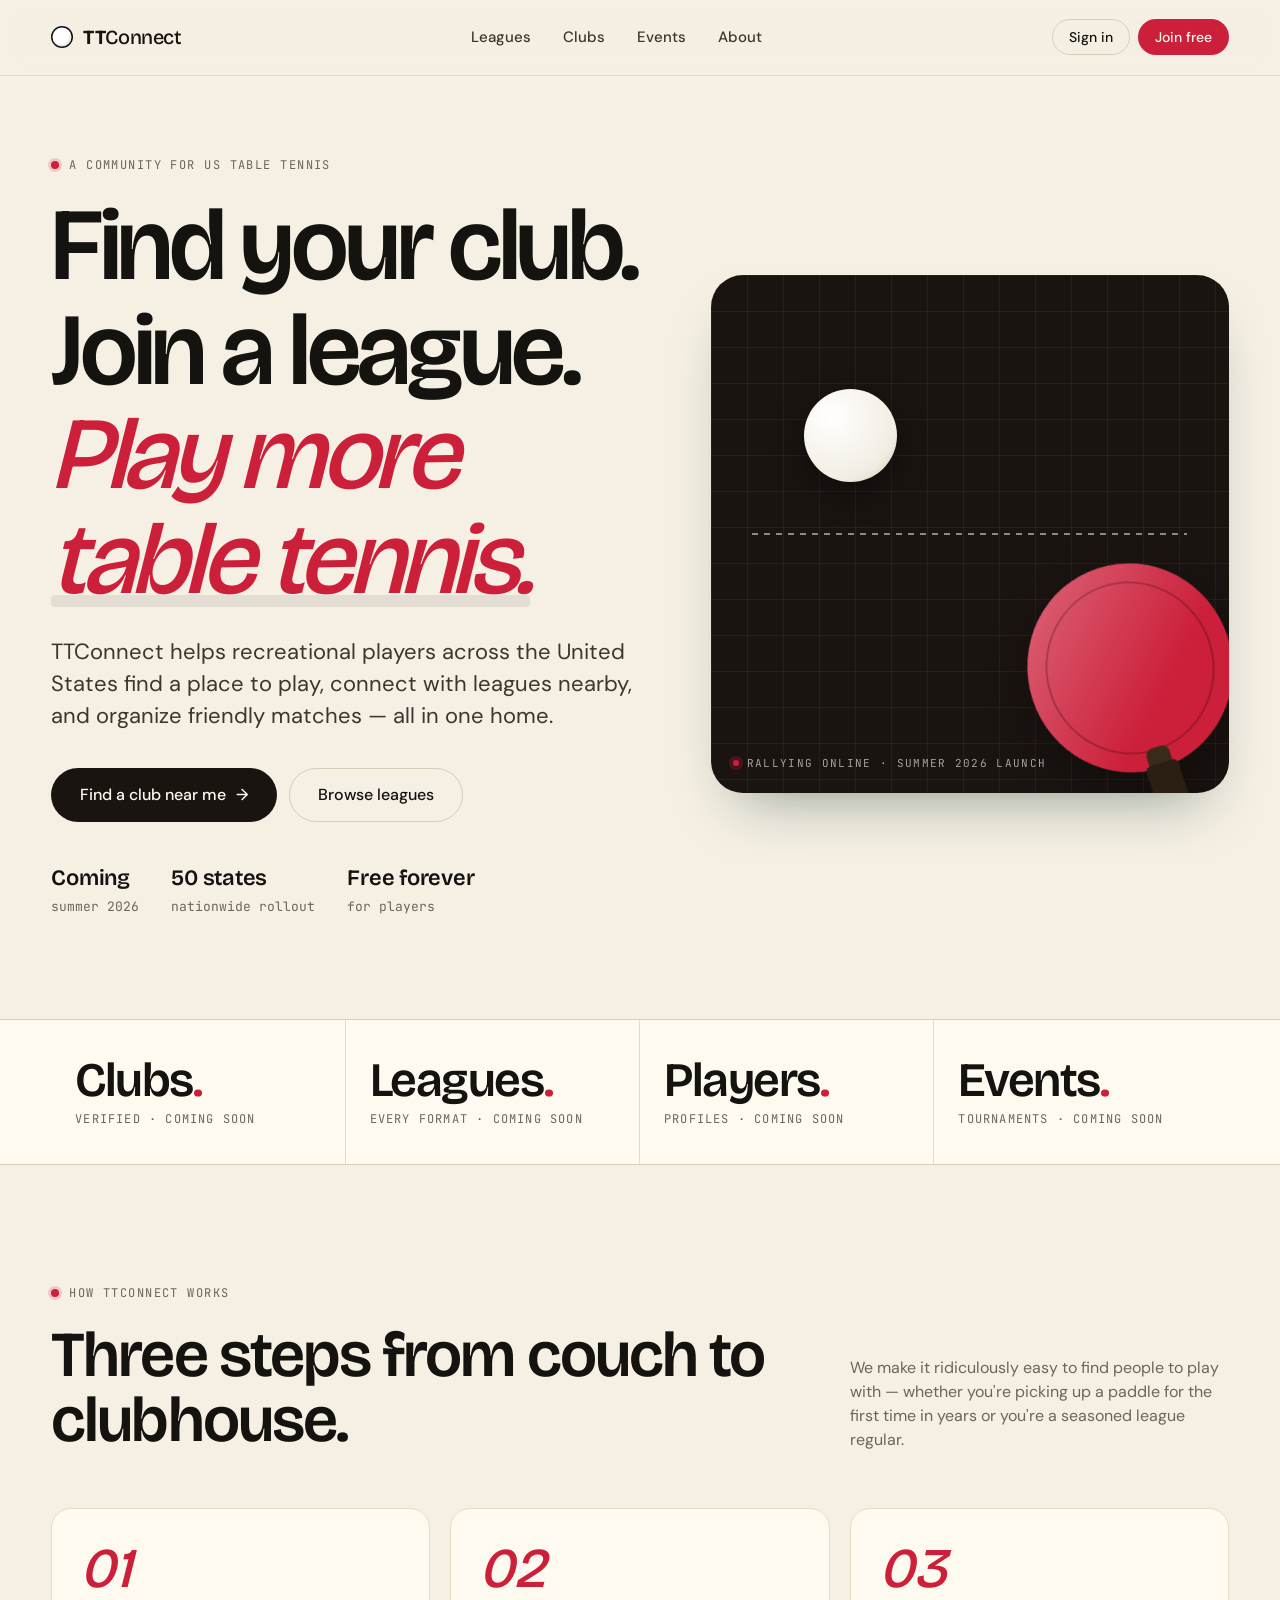
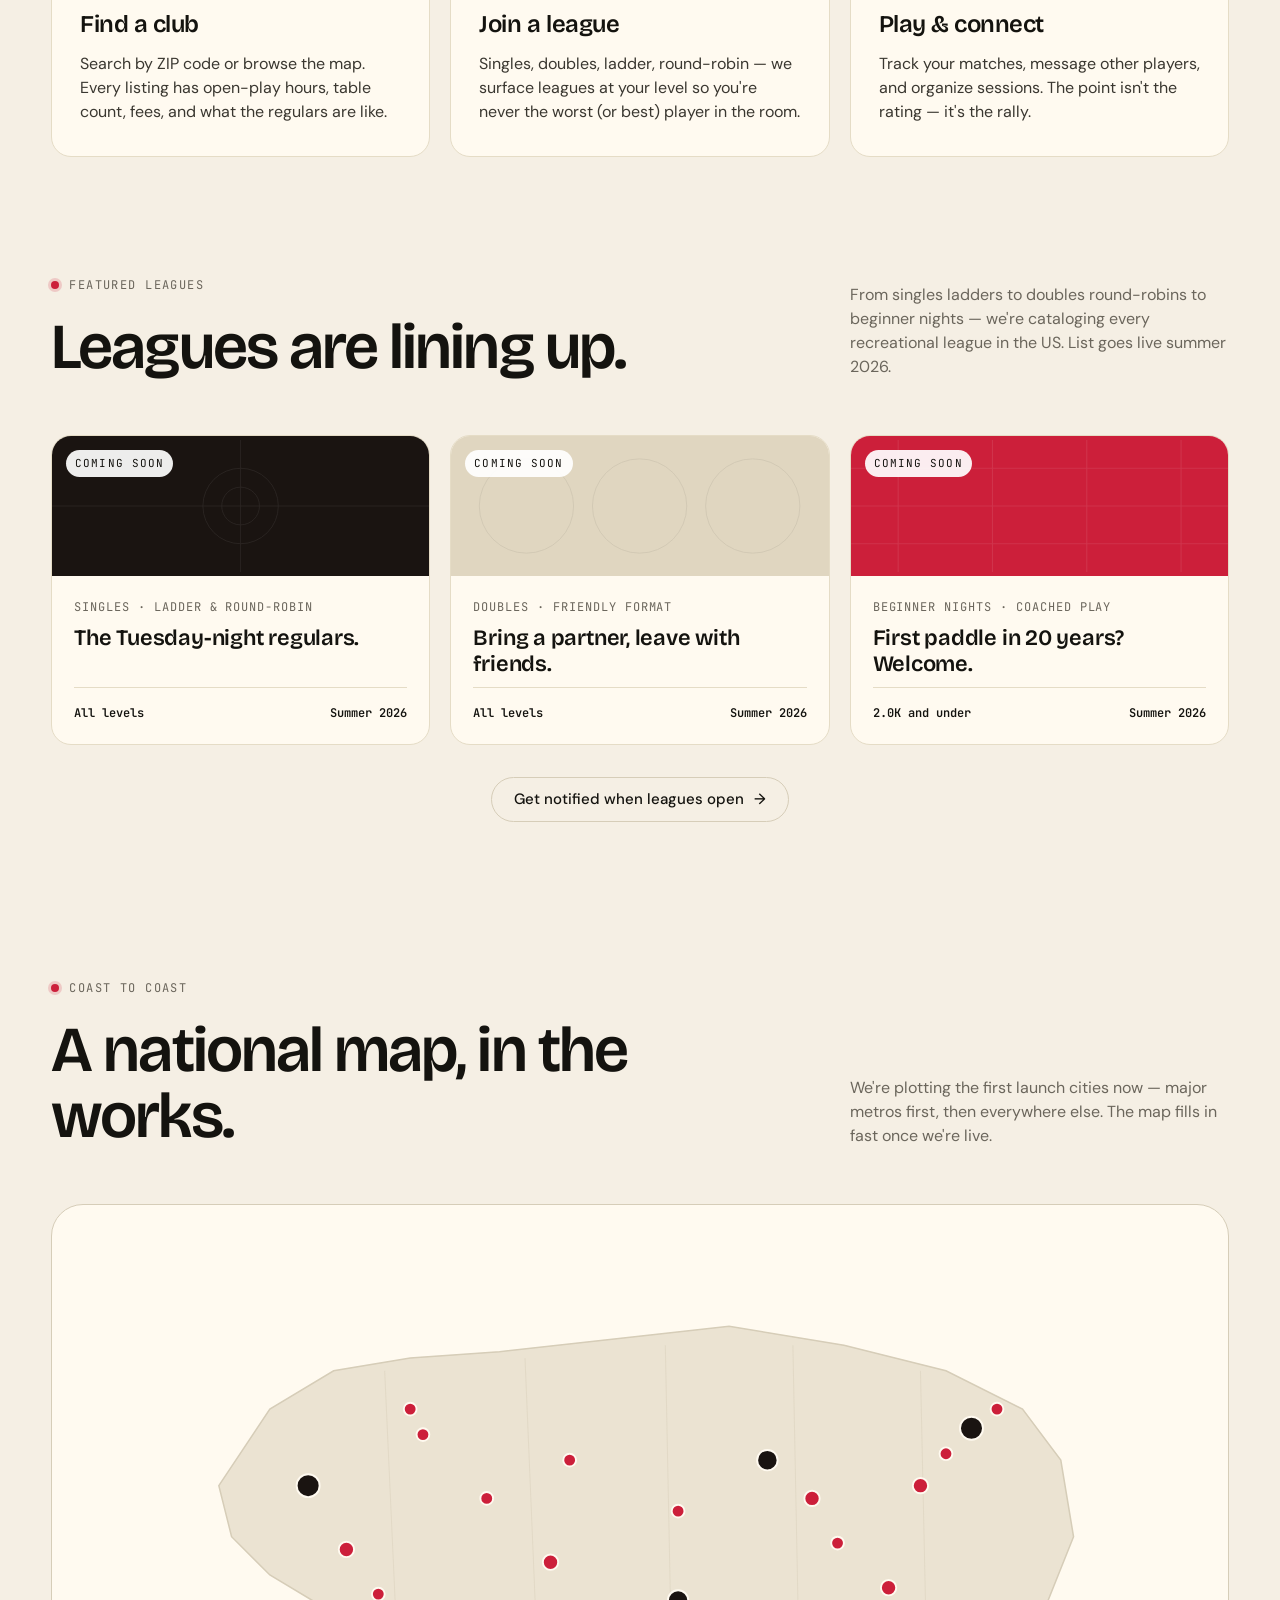
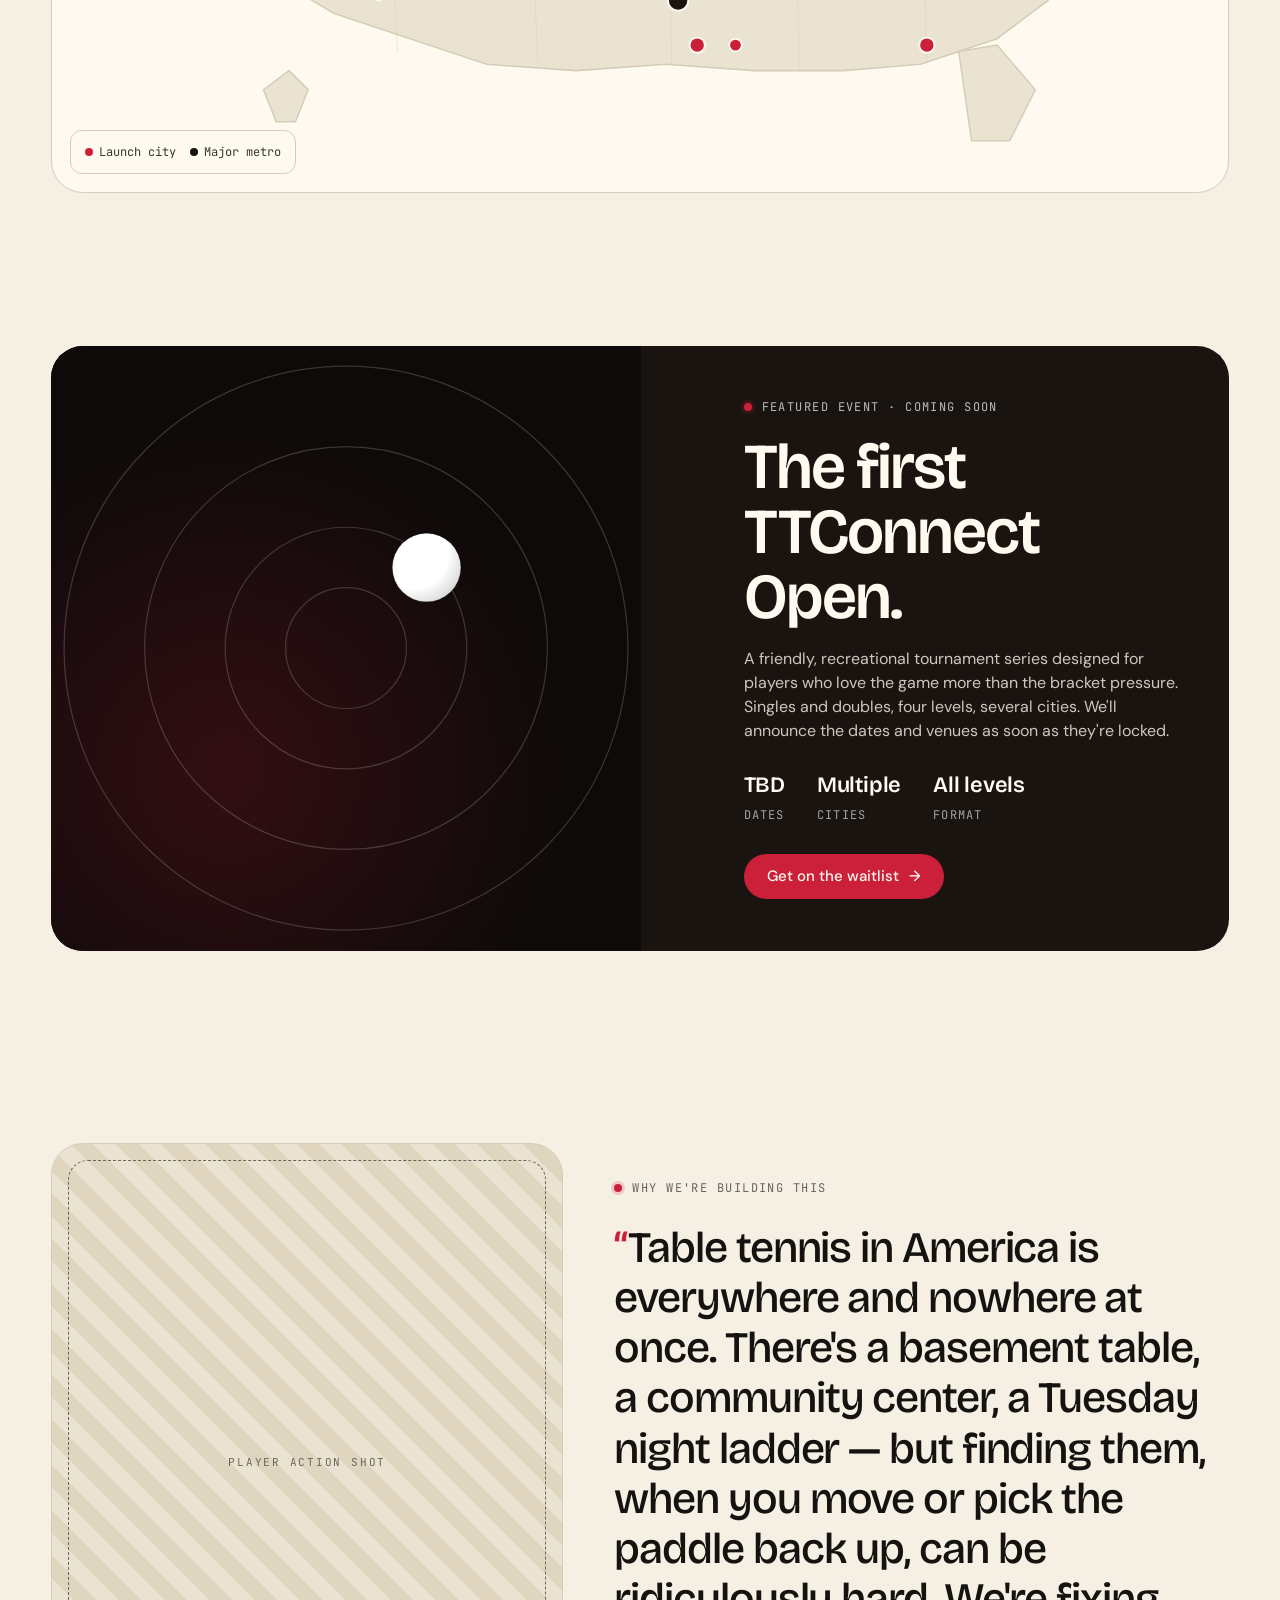
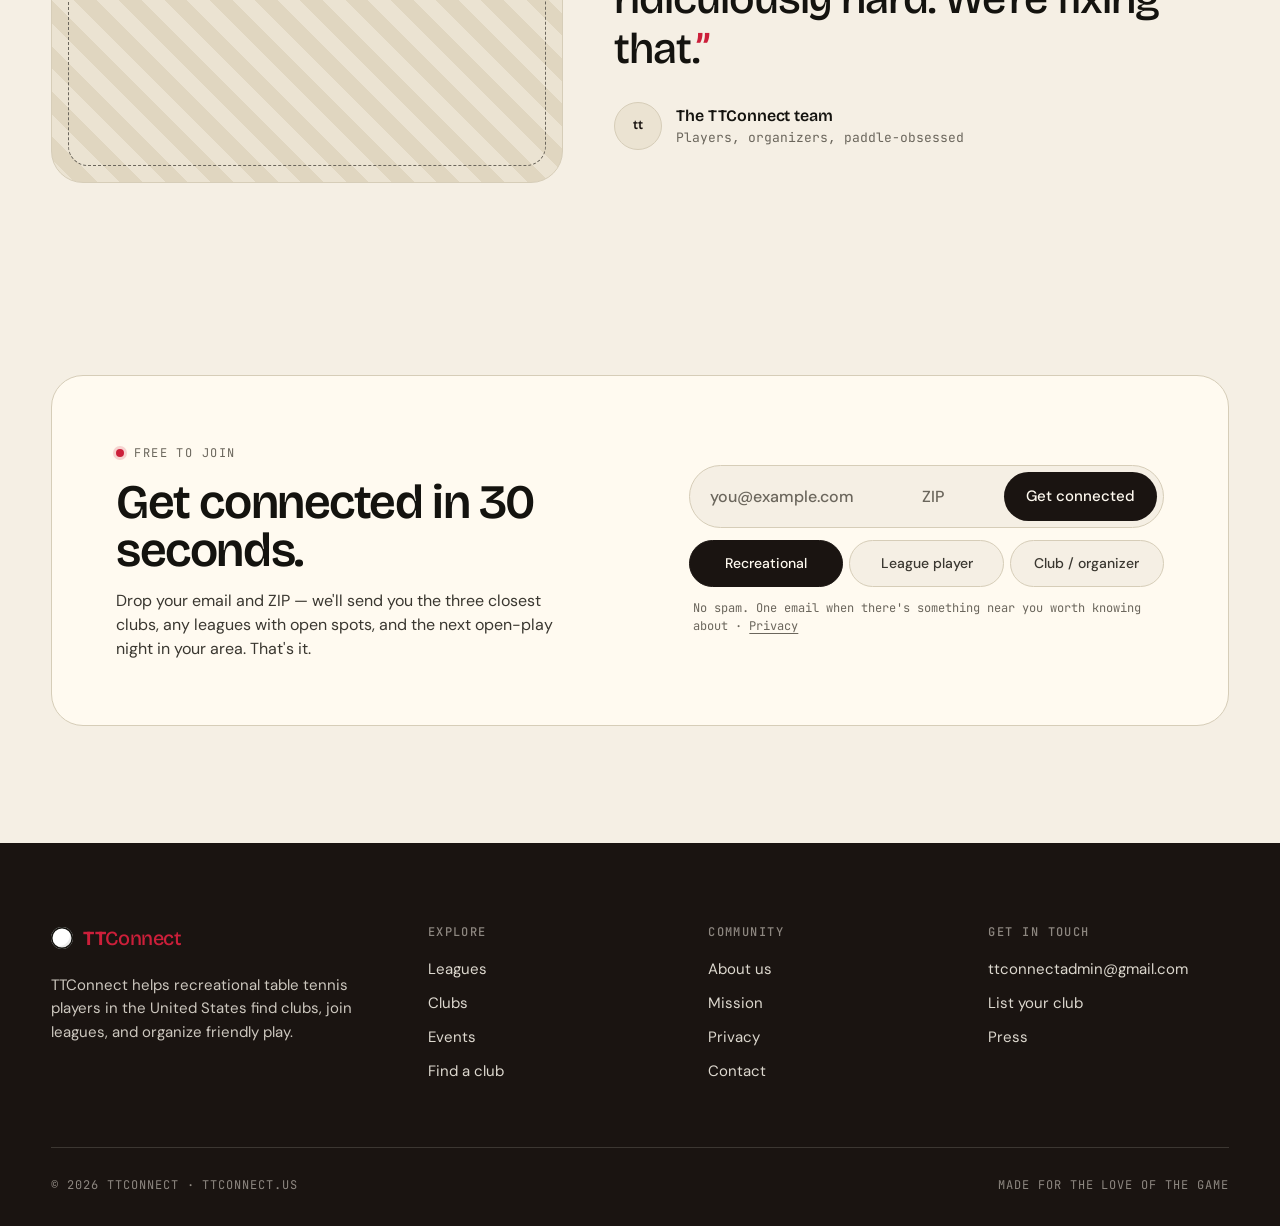
==== index.html @ 95ee549a "Add files via upload" ====
<!DOCTYPE html>
<html lang="en">
<head>
<meta charset="UTF-8" />
<meta name="viewport" content="width=device-width, initial-scale=1.0" />
<title>TTConnect — Where US table tennis connects</title>
<meta name="description" content="TTConnect helps recreational table tennis players in the US find clubs, join leagues, and organize play — all in one friendly community." />
<meta name="theme-color" content="#1a1411" />
<link rel="icon" href="assets/favicon.svg" type="image/svg+xml" />
<link rel="preconnect" href="https://fonts.googleapis.com" />
<link rel="preconnect" href="https://fonts.gstatic.com" crossorigin />
<link href="https://fonts.googleapis.com/css2?family=Bricolage+Grotesque:opsz,wght@12..96,400;12..96,500;12..96,600;12..96,700&family=DM+Sans:opsz,wght@9..40,400;9..40,500;9..40,600&family=JetBrains+Mono:wght@400;500&display=swap" rel="stylesheet" />
<link rel="stylesheet" href="assets/styles.css" />
</head>
<body>

<!-- ====== HEADER ====== -->
<header class="site-header">
  <div class="site-header__inner">
    <a class="logo" href="index.html" aria-label="TTConnect home">
      <span class="logo__ball" aria-hidden="true"></span>
      <span><b>TT</b><span>Connect</span></span>
    </a>
    <nav class="nav" id="primary-nav">
      <a href="leagues.html">Leagues</a>
      <a href="clubs.html">Clubs</a>
      <a href="index.html#events">Events</a>
      <a href="about.html">About</a>
    </nav>
    <div class="header-cta">
      <a class="btn btn--ghost btn--sm" href="#signin">Sign in</a>
      <a class="btn btn--accent btn--sm" href="#join">Join free</a>
      <button class="nav-toggle" aria-label="Open menu" aria-controls="primary-nav" aria-expanded="false"><span></span></button>
    </div>
  </div>
</header>

<main>

  <!-- ====== HERO ====== -->
  <section class="hero">
    <div class="hero__inner">
      <div class="hero__copy">
        <span class="eyebrow">A community for US table tennis</span>
        <h1>Find your club.<br/>Join a league.<br/><span class="accent">Play more table tennis.</span></h1>
        <p class="lead hero__sub">TTConnect helps recreational players across the United States find a place to play, connect with leagues nearby, and organize friendly matches — all in one home.</p>
        <div class="hero__cta">
          <a class="btn btn--primary btn--lg" href="clubs.html">Find a club near me <span class="arr" aria-hidden="true">→</span></a>
          <a class="btn btn--ghost btn--lg" href="leagues.html">Browse leagues</a>
        </div>
        <div class="hero__meta">
          <div><strong>Coming</strong><span>summer 2026</span></div>
          <div><strong>50 states</strong><span>nationwide rollout</span></div>
          <div><strong>Free forever</strong><span>for players</span></div>
        </div>
      </div>

      <div class="hero-art" aria-hidden="true">
        <div class="hero-art__grid"></div>
        <div class="hero-art__net"></div>
        <div class="hero-art__ball"></div>
        <svg class="hero-art__paddle" viewBox="0 0 200 240" fill="none" xmlns="http://www.w3.org/2000/svg">
          <ellipse cx="100" cy="90" rx="86" ry="88" fill="#cc1f3a"/>
          <ellipse cx="100" cy="90" rx="86" ry="88" fill="url(#paddleSheen)"/>
          <ellipse cx="100" cy="90" rx="70" ry="72" fill="none" stroke="rgba(0,0,0,0.25)" stroke-width="1.5"/>
          <rect x="90" y="160" width="20" height="74" rx="6" fill="#3a2a1a"/>
          <rect x="86" y="174" width="28" height="48" rx="4" fill="#2a1f12"/>
          <defs>
            <linearGradient id="paddleSheen" x1="0" y1="0" x2="200" y2="200" gradientUnits="userSpaceOnUse">
              <stop offset="0" stop-color="#ffffff" stop-opacity="0.35"/>
              <stop offset="0.6" stop-color="#ffffff" stop-opacity="0"/>
            </linearGradient>
          </defs>
        </svg>
        <div class="hero-art__label">rallying online · summer 2026 launch</div>
      </div>
    </div>
  </section>

  <!-- ====== STATS ====== -->
  <section class="stats" aria-label="What we're building">
    <div class="stats__grid">
      <div class="stat">
        <div class="stat__n">Clubs<span class="unit">.</span></div>
        <div class="stat__l">Verified · coming soon</div>
      </div>
      <div class="stat">
        <div class="stat__n">Leagues<span class="unit">.</span></div>
        <div class="stat__l">Every format · coming soon</div>
      </div>
      <div class="stat">
        <div class="stat__n">Players<span class="unit">.</span></div>
        <div class="stat__l">Profiles · coming soon</div>
      </div>
      <div class="stat">
        <div class="stat__n">Events<span class="unit">.</span></div>
        <div class="stat__l">Tournaments · coming soon</div>
      </div>
    </div>
  </section>

  <!-- ====== HOW IT WORKS ====== -->
  <section class="section" id="how">
    <div class="wrap">
      <div class="section-head">
        <div>
          <span class="eyebrow">How TTConnect works</span>
          <h2 style="margin-top:18px;">Three steps from couch to clubhouse.</h2>
        </div>
        <p>We make it ridiculously easy to find people to play with — whether you're picking up a paddle for the first time in years or you're a seasoned league regular.</p>
      </div>

      <div class="cards-3">
        <article class="step">
          <div class="step__n">01</div>
          <h3>Find a club</h3>
          <p>Search by ZIP code or browse the map. Every listing has open-play hours, table count, fees, and what the regulars are like.</p>
        </article>
        <article class="step">
          <div class="step__n">02</div>
          <h3>Join a league</h3>
          <p>Singles, doubles, ladder, round-robin — we surface leagues at your level so you're never the worst (or best) player in the room.</p>
        </article>
        <article class="step">
          <div class="step__n">03</div>
          <h3>Play & connect</h3>
          <p>Track your matches, message other players, and organize sessions. The point isn't the rating — it's the rally.</p>
        </article>
      </div>
    </div>
  </section>

  <!-- ====== FEATURED LEAGUES ====== -->
  <section class="section section--tight" style="padding-top:0;">
    <div class="wrap">
      <div class="section-head">
        <div>
          <span class="eyebrow">Featured leagues</span>
          <h2 style="margin-top:18px;">Leagues are lining up.</h2>
        </div>
        <p>From singles ladders to doubles round-robins to beginner nights — we're cataloging every recreational league in the US. List goes live summer 2026.</p>
      </div>

      <div class="league-grid">
        <a href="leagues.html" class="league-card">
          <div class="league-card__banner">
            <svg viewBox="0 0 400 140" aria-hidden="true"><g stroke="#fff" stroke-width="1" opacity="0.4"><path d="M0 70 H400" /><path d="M200 0 V140" /><circle cx="200" cy="70" r="40" fill="none"/><circle cx="200" cy="70" r="20" fill="none"/></g></svg>
            <span class="league-card__chip">Coming soon</span>
          </div>
          <div class="league-card__body">
            <div class="league-card__loc">Singles · ladder &amp; round-robin</div>
            <div class="league-card__title">The Tuesday-night regulars.</div>
            <div class="league-card__meta">
              <span><strong>All levels</strong></span>
              <span><strong>Summer 2026</strong></span>
            </div>
          </div>
        </a>

        <a href="leagues.html" class="league-card">
          <div class="league-card__banner b-cream">
            <svg viewBox="0 0 400 140" aria-hidden="true"><g stroke="#1a1a18" stroke-width="1" opacity="0.4"><circle cx="80" cy="70" r="50" fill="none"/><circle cx="200" cy="70" r="50" fill="none"/><circle cx="320" cy="70" r="50" fill="none"/></g></svg>
            <span class="league-card__chip">Coming soon</span>
          </div>
          <div class="league-card__body">
            <div class="league-card__loc">Doubles · friendly format</div>
            <div class="league-card__title">Bring a partner, leave with friends.</div>
            <div class="league-card__meta">
              <span><strong>All levels</strong></span>
              <span><strong>Summer 2026</strong></span>
            </div>
          </div>
        </a>

        <a href="leagues.html" class="league-card">
          <div class="league-card__banner b-orange">
            <svg viewBox="0 0 400 140" aria-hidden="true"><g stroke="#fff" stroke-width="1.2" opacity="0.5"><path d="M0 30 L400 30 M0 70 L400 70 M0 110 L400 110"/><path d="M50 0 L50 140 M150 0 L150 140 M250 0 L250 140 M350 0 L350 140"/></g></svg>
            <span class="league-card__chip">Coming soon</span>
          </div>
          <div class="league-card__body">
            <div class="league-card__loc">Beginner nights · coached play</div>
            <div class="league-card__title">First paddle in 20 years? Welcome.</div>
            <div class="league-card__meta">
              <span><strong>2.0K and under</strong></span>
              <span><strong>Summer 2026</strong></span>
            </div>
          </div>
        </a>
      </div>

      <div style="margin-top:32px; display:flex; justify-content:center;">
        <a class="btn btn--ghost" href="leagues.html">Get notified when leagues open <span class="arr" aria-hidden="true">→</span></a>
      </div>
    </div>
  </section>

  <!-- ====== US MAP ====== -->
  <section class="section section--tight" id="map">
    <div class="wrap">
      <div class="section-head">
        <div>
          <span class="eyebrow">Coast to coast</span>
          <h2 style="margin-top:18px;">A national map, in the works.</h2>
        </div>
        <p>We're plotting the first launch cities now — major metros first, then everywhere else. The map fills in fast once we're live.</p>
      </div>

      <div class="map" aria-label="Map of US table tennis clubs">
        <svg viewBox="0 0 800 460" xmlns="http://www.w3.org/2000/svg" role="img">
          <!-- Stylized US outline (very simplified) -->
          <g fill="none" stroke="#d6cdb8" stroke-width="1.2">
            <path d="M70 220 L110 160 L160 130 L220 120 L290 115 L380 105 L470 95 L560 110 L640 130 L700 160 L730 200 L740 260 L720 310 L680 340 L620 360 L560 365 L490 365 L420 360 L350 365 L280 360 L220 340 L160 320 L110 290 L80 260 Z" fill="#ebe3d2"/>
            <path d="M105 380 L125 365 L140 380 L130 405 L115 405 Z" fill="#ebe3d2"/>
            <path d="M650 350 L680 345 L710 380 L690 420 L660 420 Z" fill="#ebe3d2"/>
          </g>
          <!-- Faint state grid -->
          <g stroke="#d6cdb8" stroke-width="0.6" opacity="0.6">
            <path d="M200 130 L210 350"/>
            <path d="M310 120 L320 360"/>
            <path d="M420 110 L425 360"/>
            <path d="M520 110 L525 365"/>
            <path d="M620 130 L625 360"/>
          </g>
          <!-- Dots (clubs) -->
          <circle class="map-dot lg" cx="140" cy="220" r="9"><title>San Francisco · launch city</title></circle>
          <circle class="map-dot" cx="170" cy="270" r="6"><title>Los Angeles area · launch city</title></circle>
          <circle class="map-dot" cx="195" cy="305" r="5"><title>San Diego · launch city</title></circle>
          <circle class="map-dot" cx="230" cy="180" r="5"><title>Portland · launch city</title></circle>
          <circle class="map-dot" cx="220" cy="160" r="5"><title>Seattle · launch city</title></circle>
          <circle class="map-dot" cx="280" cy="230" r="5"><title>Salt Lake City · launch city</title></circle>
          <circle class="map-dot" cx="330" cy="280" r="6"><title>Phoenix · launch city</title></circle>
          <circle class="map-dot" cx="345" cy="200" r="5"><title>Denver · launch city</title></circle>
          <circle class="map-dot lg" cx="430" cy="310" r="8"><title>Dallas–Fort Worth · launch city</title></circle>
          <circle class="map-dot" cx="445" cy="345" r="6"><title>Austin · launch city</title></circle>
          <circle class="map-dot" cx="475" cy="345" r="5"><title>Houston · launch city</title></circle>
          <circle class="map-dot" cx="430" cy="240" r="5"><title>Kansas City · launch city</title></circle>
          <circle class="map-dot lg" cx="500" cy="200" r="8"><title>Chicago · launch city</title></circle>
          <circle class="map-dot" cx="535" cy="230" r="6"><title>Indianapolis · launch city</title></circle>
          <circle class="map-dot" cx="555" cy="265" r="5"><title>Nashville · launch city</title></circle>
          <circle class="map-dot" cx="595" cy="300" r="6"><title>Atlanta · launch city</title></circle>
          <circle class="map-dot" cx="625" cy="345" r="6"><title>Orlando · launch city</title></circle>
          <circle class="map-dot" cx="620" cy="220" r="6"><title>Washington DC · launch city</title></circle>
          <circle class="map-dot" cx="640" cy="195" r="5"><title>Philadelphia · launch city</title></circle>
          <circle class="map-dot lg" cx="660" cy="175" r="9"><title>New York metro · launch city</title></circle>
          <circle class="map-dot" cx="680" cy="160" r="5"><title>Boston · launch city</title></circle>
        </svg>
        <div class="map__legend">
          <span><i></i> Launch city</span>
          <span><i class="f"></i> Major metro</span>
        </div>
      </div>
    </div>
  </section>

  <!-- ====== FEATURED EVENT ====== -->
  <section class="section section--tight" id="events">
    <div class="wrap">
      <div class="feature">
        <div class="feature__art" aria-hidden="true">
          <svg viewBox="0 0 600 600" preserveAspectRatio="xMidYMid slice">
            <g opacity="0.18" stroke="#fffaf0" stroke-width="1.2" fill="none">
              <circle cx="300" cy="300" r="60"/>
              <circle cx="300" cy="300" r="120"/>
              <circle cx="300" cy="300" r="200"/>
              <circle cx="300" cy="300" r="280"/>
            </g>
            <circle cx="380" cy="220" r="34" fill="#ffffff" stroke="rgba(0,0,0,0.18)" stroke-width="1"/>
            <circle cx="380" cy="220" r="34" fill="url(#ballShade)"/>
            <defs>
              <radialGradient id="ballShade" cx="0.3" cy="0.3" r="0.85">
                <stop offset="0" stop-color="#fff" stop-opacity="0"/>
                <stop offset="0.6" stop-color="#000" stop-opacity="0"/>
                <stop offset="1" stop-color="#000" stop-opacity="0.18"/>
              </radialGradient>
            </defs>
          </svg>
        </div>
        <div class="feature__body">
          <span class="eyebrow">Featured event · coming soon</span>
          <h2>The first TTConnect Open.</h2>
          <p>A friendly, recreational tournament series designed for players who love the game more than the bracket pressure. Singles and doubles, four levels, several cities. We'll announce the dates and venues as soon as they're locked.</p>
          <div class="feature__meta">
            <div><strong>TBD</strong><span>Dates</span></div>
            <div><strong>Multiple</strong><span>Cities</span></div>
            <div><strong>All levels</strong><span>Format</span></div>
          </div>
          <div class="feature__cta">
            <a class="btn btn--accent" href="#join">Get on the waitlist <span class="arr" aria-hidden="true">→</span></a>
          </div>
        </div>
      </div>
    </div>
  </section>

  <!-- ====== SPOTLIGHT ====== -->
  <section class="section">
    <div class="wrap">
      <div class="spotlight">
        <div class="spotlight__photo" aria-label="Photo placeholder for community spotlight"></div>
        <div>
          <span class="eyebrow">Why we're building this</span>
          <p class="spotlight__quote" style="margin-top:24px;"><span class="mark">“</span>Table tennis in America is everywhere and nowhere at once. There's a basement table, a community center, a Tuesday night ladder — but finding them, when you move or pick the paddle back up, can be ridiculously hard. We're fixing that.<span class="mark">”</span></p>
          <div class="spotlight__by">
            <div style="width:48px;height:48px;border-radius:50%;background:var(--cream-2);border:1px solid var(--line); display:flex;align-items:center;justify-content:center;font-family:var(--display);font-weight:600;color:var(--forest);">tt</div>
            <div>
              <strong>The TTConnect team</strong>
              <div>Players, organizers, paddle-obsessed</div>
            </div>
          </div>
        </div>
      </div>
    </div>
  </section>

  <!-- ====== JOIN ====== -->
  <section class="section section--tight" id="join">
    <div class="wrap">
      <div class="joinbox">
        <div>
          <span class="eyebrow">Free to join</span>
          <h2 style="margin-top:14px;">Get connected in 30 seconds.</h2>
          <p>Drop your email and ZIP — we'll send you the three closest clubs, any leagues with open spots, and the next open-play night in your area. That's it.</p>
        </div>
        <form class="joinbox__form" onsubmit="event.preventDefault(); this.querySelector('.field button').textContent='Sent ✓'; this.querySelector('.field button').disabled=true;">
          <div class="field">
            <input type="email" placeholder="you@example.com" required aria-label="Email" />
            <input type="text" placeholder="ZIP" required aria-label="ZIP code" pattern="[0-9]{5}" maxlength="5" style="max-width:80px; padding-left:6px;" />
            <button class="btn btn--primary" type="submit">Get connected</button>
          </div>
          <div class="role" role="radiogroup" aria-label="I play as">
            <label><input type="radio" name="role" value="rec" checked><span>Recreational</span></label>
            <label><input type="radio" name="role" value="league"><span>League player</span></label>
            <label><input type="radio" name="role" value="organizer"><span>Club / organizer</span></label>
          </div>
          <div class="hint">No spam. One email when there's something near you worth knowing about · <a href="privacy.html" style="color:inherit; text-decoration:underline;">Privacy</a></div>
        </form>
      </div>
    </div>
  </section>

</main>

<!-- ====== FOOTER ====== -->
<footer class="site-footer">
  <div class="wrap">
    <div class="site-footer__top">
      <div>
        <a class="logo" href="index.html"><span class="logo__ball"></span><span><b>TT</b><span>Connect</span></span></a>
        <p class="site-footer__about" style="margin-top:18px;">TTConnect helps recreational table tennis players in the United States find clubs, join leagues, and organize friendly play.</p>
      </div>
      <div>
        <h5>Explore</h5>
        <ul>
          <li><a href="leagues.html">Leagues</a></li>
          <li><a href="clubs.html">Clubs</a></li>
          <li><a href="index.html#events">Events</a></li>
          <li><a href="index.html#map">Find a club</a></li>
        </ul>
      </div>
      <div>
        <h5>Community</h5>
        <ul>
          <li><a href="about.html">About us</a></li>
          <li><a href="about.html#mission">Mission</a></li>
          <li><a href="privacy.html">Privacy</a></li>
          <li><a href="mailto:ttconnectadmin@gmail.com">Contact</a></li>
        </ul>
      </div>
      <div>
        <h5>Get in touch</h5>
        <ul>
          <li><a href="mailto:ttconnectadmin@gmail.com">ttconnectadmin@gmail.com</a></li>
          <li><a href="mailto:ttconnectadmin@gmail.com?subject=List%20my%20club">List your club</a></li>
          <li><a href="mailto:ttconnectadmin@gmail.com?subject=Press%20inquiry">Press</a></li>
        </ul>
      </div>
    </div>
    <div class="site-footer__bottom">
      <div>© 2026 TTConnect · ttconnect.us</div>
      <div>Made for the love of the game</div>
    </div>
  </div>
</footer>

<script src="assets/main.js" defer></script>
</body>
</html>
---- assets/styles.css ----
/* TTConnect — shared styles
   ttconnect.us
   ------------------------------------------------------------------ */

:root {
  /* Surface */
  --cream: #f5efe4;
  --cream-2: #ebe3d2;
  --cream-3: #e0d6c0;
  --paper: #fffaf0;

  /* Ink */
  --ink: #14130f;
  --ink-2: #3a3730;
  --ink-3: #6b665c;
  --line: #d6cdb8;
  --line-soft: #e5dcc6;

  /* Brand */
  --forest: #1a1411;       /* warm near-black (was forest green) */
  --forest-2: #0d0a09;     /* deeper black */
  --forest-3: #2c2622;     /* lighter charcoal */
  --orange: #cc1f3a;       /* table-tennis rubber red (was orange) */
  --orange-2: #a91830;     /* deeper red — hover */
  --ball: #ffffff;         /* always white now */

  /* Type */
  --display: "Bricolage Grotesque", ui-sans-serif, system-ui, sans-serif;
  --body: "DM Sans", ui-sans-serif, system-ui, sans-serif;
  --mono: "JetBrains Mono", ui-monospace, "SFMono-Regular", monospace;

  /* Spacing */
  --gutter: clamp(20px, 4vw, 56px);
  --max: 1280px;

  /* Radii */
  --r-sm: 6px;
  --r-md: 12px;
  --r-lg: 20px;
  --r-xl: 32px;
  --r-full: 999px;
}

* { box-sizing: border-box; }
html, body { margin: 0; padding: 0; }

html {
  background: var(--cream);
  color: var(--ink);
  font-family: var(--body);
  font-size: 16px;
  line-height: 1.5;
  -webkit-font-smoothing: antialiased;
  text-rendering: optimizeLegibility;
}

body { min-height: 100vh; overflow-x: hidden; }

img, svg { display: block; max-width: 100%; }

a {
  color: inherit;
  text-decoration: none;
  text-underline-offset: 3px;
}

a:hover { text-decoration: underline; text-decoration-color: var(--orange); text-decoration-thickness: 2px; }

button { font-family: inherit; cursor: pointer; }

::selection { background: var(--orange); color: var(--paper); }

/* ---------- Layout primitives ---------- */
.wrap {
  width: 100%;
  max-width: var(--max);
  margin: 0 inline-axis;
  margin-left: auto;
  margin-right: auto;
  padding-left: var(--gutter);
  padding-right: var(--gutter);
}

.row { display: flex; gap: 16px; align-items: center; }
.col { display: flex; flex-direction: column; }
.between { justify-content: space-between; }
.wrap-row { flex-wrap: wrap; }

.section { padding: clamp(64px, 9vw, 120px) 0; position: relative; }
.section--tight { padding: clamp(40px, 6vw, 80px) 0; }

.divider { border: none; border-top: 1px solid var(--line); margin: 0; }

/* ---------- Type ---------- */
.display, h1, h2, h3, h4 { font-family: var(--display); font-weight: 600; letter-spacing: -0.02em; line-height: 1.02; color: var(--ink); margin: 0; }
h1 { font-size: clamp(48px, 8vw, 104px); letter-spacing: -0.035em; }
h2 { font-size: clamp(36px, 5vw, 64px); letter-spacing: -0.03em; }
h3 { font-size: clamp(24px, 3vw, 36px); letter-spacing: -0.02em; line-height: 1.1; }
h4 { font-size: clamp(18px, 2vw, 22px); letter-spacing: -0.01em; line-height: 1.2; }

p { margin: 0; }
.lead { font-size: clamp(18px, 1.8vw, 22px); line-height: 1.45; color: var(--ink-2); text-wrap: pretty; }
.muted { color: var(--ink-3); }

.eyebrow {
  font-family: var(--mono);
  font-size: 12px;
  letter-spacing: 0.12em;
  text-transform: uppercase;
  color: var(--ink-3);
  display: inline-flex;
  align-items: center;
  gap: 10px;
}
.eyebrow::before {
  content: "";
  width: 8px;
  height: 8px;
  border-radius: 50%;
  background: var(--orange);
  display: inline-block;
  box-shadow: 0 0 0 3px rgba(204, 31, 58, 0.18);
}

.mono { font-family: var(--mono); }

/* ---------- Buttons ---------- */
.btn {
  display: inline-flex;
  align-items: center;
  justify-content: center;
  gap: 10px;
  padding: 14px 22px;
  border-radius: var(--r-full);
  font-family: var(--body);
  font-weight: 500;
  font-size: 15px;
  line-height: 1;
  border: 1px solid transparent;
  transition: transform .12s ease, background .15s ease, color .15s ease, border-color .15s ease;
  white-space: nowrap;
  cursor: pointer;
  text-decoration: none;
}
.btn:hover { text-decoration: none; transform: translateY(-1px); }
.btn--primary { background: var(--forest); color: var(--paper); }
.btn--primary:hover { background: var(--forest-2); }
.btn--accent { background: var(--orange); color: var(--paper); }
.btn--accent:hover { background: var(--orange-2); }
.btn--ghost { background: transparent; color: var(--ink); border-color: var(--line); }
.btn--ghost:hover { border-color: var(--ink); background: var(--paper); }
.btn--sm { padding: 10px 16px; font-size: 14px; }
.btn--lg { padding: 18px 28px; font-size: 16px; }

.btn .arr { transition: transform .15s ease; }
.btn:hover .arr { transform: translateX(3px); }

/* ---------- Header ---------- */
.site-header {
  position: sticky;
  top: 0;
  z-index: 50;
  background: rgba(245, 239, 228, 0.85);
  backdrop-filter: saturate(140%) blur(10px);
  -webkit-backdrop-filter: saturate(140%) blur(10px);
  border-bottom: 1px solid var(--line-soft);
}
.site-header__inner {
  display: flex;
  align-items: center;
  justify-content: space-between;
  gap: 32px;
  padding: 16px var(--gutter);
  max-width: var(--max);
  margin: 0 auto;
}
.logo {
  display: inline-flex;
  align-items: center;
  gap: 10px;
  font-family: var(--display);
  font-weight: 700;
  font-size: 20px;
  letter-spacing: -0.02em;
  color: var(--ink);
}
.logo:hover { text-decoration: none; }
.logo__ball {
  width: 22px; height: 22px;
  background: #ffffff;
  border-radius: 50%;
  position: relative;
  box-shadow: inset 0 0 0 1.5px var(--ink), inset -3px -3px 0 0 rgba(0,0,0,0.08);
}
.logo__ball::after {
  content: "";
  position: absolute;
  inset: 4px;
  border-radius: 50%;
  background: radial-gradient(circle at 30% 30%, rgba(255,255,255,0.4), transparent 60%);
}
.logo b { font-weight: 700; }
.logo span { color: var(--forest); font-weight: 500; }

.nav {
  display: flex;
  gap: 4px;
  align-items: center;
}
.nav a {
  padding: 10px 14px;
  border-radius: var(--r-full);
  font-size: 15px;
  color: var(--ink-2);
  font-weight: 500;
  transition: background .15s ease, color .15s ease;
}
.nav a:hover { background: var(--cream-2); color: var(--ink); text-decoration: none; }
.nav a.is-current { color: var(--ink); background: var(--cream-2); }

.header-cta { display: flex; gap: 8px; align-items: center; }

.nav-toggle {
  display: none;
  background: transparent;
  border: 1px solid var(--line);
  width: 40px; height: 40px;
  border-radius: var(--r-full);
  align-items: center;
  justify-content: center;
}
.nav-toggle span { display: block; width: 16px; height: 2px; background: var(--ink); position: relative; }
.nav-toggle span::before, .nav-toggle span::after { content: ""; position: absolute; left: 0; right: 0; height: 2px; background: var(--ink); }
.nav-toggle span::before { top: -5px; }
.nav-toggle span::after { top: 5px; }

@media (max-width: 880px) {
  .nav, .header-cta .btn:not(.btn--accent) { display: none; }
  .nav-toggle { display: inline-flex; }
  .nav.is-open {
    display: flex;
    position: absolute;
    top: 100%;
    left: 0;
    right: 0;
    flex-direction: column;
    align-items: stretch;
    gap: 0;
    background: var(--paper);
    border-bottom: 1px solid var(--line);
    padding: 12px var(--gutter);
  }
  .nav.is-open a { padding: 14px 8px; border-radius: 0; border-bottom: 1px solid var(--line-soft); }
}

/* ---------- Hero ---------- */
.hero {
  position: relative;
  padding: clamp(48px, 6vw, 80px) 0 clamp(64px, 8vw, 110px);
  overflow: hidden;
}
.hero__inner {
  max-width: var(--max);
  margin: 0 auto;
  padding: 0 var(--gutter);
  display: grid;
  grid-template-columns: minmax(0, 1.15fr) minmax(0, 1fr);
  gap: clamp(28px, 5vw, 80px);
  align-items: center;
}
.hero h1 {
  margin-top: 18px;
}
.hero h1 .accent {
  color: var(--orange);
  font-style: italic;
  font-weight: 500;
  position: relative;
}
.hero h1 .accent::after {
  content: "";
  position: absolute;
  left: 0; right: 0; bottom: 6%;
  height: 12px;
  background: var(--ink);
  opacity: 0.08;
  z-index: -1;
  border-radius: 4px;
}
.hero__sub {
  margin-top: 24px;
  max-width: 52ch;
}
.hero__cta {
  margin-top: 36px;
  display: flex;
  gap: 12px;
  flex-wrap: wrap;
}
.hero__meta {
  margin-top: 40px;
  display: flex;
  gap: 32px;
  flex-wrap: wrap;
  font-family: var(--mono);
  font-size: 13px;
  color: var(--ink-3);
}
.hero__meta strong { color: var(--ink); font-family: var(--display); font-weight: 600; font-size: 22px; display: block; letter-spacing: -0.01em; }
.hero__meta span { display: block; }
.hero__meta > div { display: flex; flex-direction: column; gap: 2px; }

@media (max-width: 900px) {
  .hero__inner { grid-template-columns: 1fr; }
}

/* Hero visual — paddle + ball composition */
.hero-art {
  position: relative;
  aspect-ratio: 1 / 1;
  border-radius: var(--r-xl);
  background: var(--forest);
  overflow: hidden;
  box-shadow: 0 30px 60px -30px rgba(19, 59, 42, 0.5);
}
.hero-art__grid {
  position: absolute;
  inset: 0;
  background-image:
    linear-gradient(rgba(255,255,255,0.05) 1px, transparent 1px),
    linear-gradient(90deg, rgba(255,255,255,0.05) 1px, transparent 1px);
  background-size: 36px 36px;
}
.hero-art__net {
  position: absolute;
  left: 8%;
  right: 8%;
  top: 50%;
  height: 2px;
  background: repeating-linear-gradient(90deg, rgba(255,255,255,0.5) 0 6px, transparent 6px 12px);
  transform: translateY(-1px);
}
.hero-art__ball {
  position: absolute;
  width: 18%;
  aspect-ratio: 1;
  border-radius: 50%;
  background: radial-gradient(circle at 30% 30%, #ffffff, #f2ede2 70%, #c8c0ac);
  box-shadow: 0 12px 30px rgba(0,0,0,0.4);
  top: 22%;
  left: 18%;
  animation: bounce 3.2s ease-in-out infinite;
}
.hero-art__paddle {
  position: absolute;
  width: 46%;
  right: -6%;
  bottom: -10%;
  transform: rotate(-18deg);
  filter: drop-shadow(0 18px 30px rgba(0,0,0,0.4));
}
.hero-art__label {
  position: absolute;
  bottom: 22px;
  left: 22px;
  font-family: var(--mono);
  font-size: 11px;
  letter-spacing: 0.12em;
  text-transform: uppercase;
  color: rgba(255,255,255,0.6);
  display: flex;
  gap: 8px;
  align-items: center;
}
.hero-art__label::before {
  content: "";
  width: 6px; height: 6px;
  border-radius: 50%;
  background: var(--orange);
  box-shadow: 0 0 0 4px rgba(204, 31, 58, 0.25);
  animation: pulse 1.8s ease-in-out infinite;
}

@keyframes bounce {
  0%, 100% { transform: translateY(0); }
  50% { transform: translateY(46%); }
}
@keyframes pulse {
  0%, 100% { box-shadow: 0 0 0 4px rgba(204, 31, 58, 0.25); }
  50% { box-shadow: 0 0 0 8px rgba(204, 31, 58, 0.05); }
}

/* ---------- Stats strip ---------- */
.stats {
  border-top: 1px solid var(--line);
  border-bottom: 1px solid var(--line);
  background: var(--paper);
}
.stats__grid {
  max-width: var(--max);
  margin: 0 auto;
  padding: 0 var(--gutter);
  display: grid;
  grid-template-columns: repeat(4, 1fr);
}
.stat {
  padding: 36px 24px;
  border-right: 1px solid var(--line-soft);
  display: flex;
  flex-direction: column;
  gap: 6px;
}
.stat:last-child { border-right: none; }
.stat__n { font-family: var(--display); font-weight: 600; font-size: clamp(36px, 4vw, 48px); letter-spacing: -0.03em; line-height: 1; color: var(--ink); }
.stat__l { font-family: var(--mono); font-size: 12px; letter-spacing: 0.1em; text-transform: uppercase; color: var(--ink-3); }
.stat__n .unit { color: var(--orange); }

@media (max-width: 720px) {
  .stats__grid { grid-template-columns: repeat(2, 1fr); }
  .stat:nth-child(2) { border-right: none; }
  .stat:nth-child(1), .stat:nth-child(2) { border-bottom: 1px solid var(--line-soft); }
}

/* ---------- Section heads ---------- */
.section-head {
  display: grid;
  grid-template-columns: minmax(0, 2fr) minmax(0, 1fr);
  gap: 40px;
  align-items: end;
  margin-bottom: 56px;
}
.section-head p { color: var(--ink-3); max-width: 42ch; }
@media (max-width: 760px) {
  .section-head { grid-template-columns: 1fr; gap: 16px; }
}

/* ---------- Cards ---------- */
.cards-3 {
  display: grid;
  grid-template-columns: repeat(3, 1fr);
  gap: 20px;
}
.cards-2 {
  display: grid;
  grid-template-columns: repeat(2, 1fr);
  gap: 20px;
}
@media (max-width: 880px) { .cards-3 { grid-template-columns: 1fr; } .cards-2 { grid-template-columns: 1fr; } }

.card {
  background: var(--paper);
  border: 1px solid var(--line-soft);
  border-radius: var(--r-lg);
  padding: 28px;
  display: flex;
  flex-direction: column;
  gap: 16px;
  transition: transform .2s ease, border-color .2s ease, box-shadow .2s ease;
}
.card:hover {
  transform: translateY(-2px);
  border-color: var(--line);
  box-shadow: 0 12px 30px -20px rgba(20, 19, 15, 0.25);
}
.card__num {
  font-family: var(--mono);
  font-size: 12px;
  color: var(--ink-3);
}
.card__title { font-family: var(--display); font-weight: 600; font-size: 22px; letter-spacing: -0.01em; line-height: 1.15; }
.card__body { color: var(--ink-2); font-size: 15px; line-height: 1.55; }

/* How-it-works numbered cards */
.step {
  position: relative;
  padding: 32px 28px;
  background: var(--paper);
  border-radius: var(--r-lg);
  border: 1px solid var(--line-soft);
  display: flex;
  flex-direction: column;
  gap: 14px;
  min-height: 240px;
}
.step__n {
  font-family: var(--display);
  font-size: 56px;
  line-height: 1;
  font-weight: 500;
  color: var(--orange);
  font-style: italic;
}
.step h3 { font-size: 24px; }
.step p { color: var(--ink-2); }

/* ---------- League cards (rich) ---------- */
.league-grid {
  display: grid;
  grid-template-columns: repeat(3, 1fr);
  gap: 20px;
}
@media (max-width: 980px) { .league-grid { grid-template-columns: repeat(2, 1fr); } }
@media (max-width: 640px) { .league-grid { grid-template-columns: 1fr; } }

.league-card {
  background: var(--paper);
  border: 1px solid var(--line-soft);
  border-radius: var(--r-lg);
  overflow: hidden;
  display: flex;
  flex-direction: column;
  transition: transform .2s ease, border-color .2s ease, box-shadow .2s ease;
}
.league-card:hover { transform: translateY(-2px); border-color: var(--line); box-shadow: 0 14px 30px -20px rgba(20,19,15,0.3); text-decoration: none; }
.league-card__banner {
  height: 140px;
  background: var(--forest);
  position: relative;
  overflow: hidden;
  display: flex;
  align-items: center;
  justify-content: center;
  color: rgba(255,255,255,0.7);
}
.league-card__banner.b-cream { background: var(--cream-3); color: var(--ink-3); }
.league-card__banner.b-orange { background: var(--orange); color: rgba(255,255,255,0.8); }
.league-card__banner svg { width: 100%; height: 100%; position: absolute; inset: 0; opacity: 0.18; }
.league-card__chip {
  position: absolute;
  top: 14px;
  left: 14px;
  font-family: var(--mono);
  font-size: 11px;
  letter-spacing: 0.1em;
  text-transform: uppercase;
  background: rgba(255,255,255,0.92);
  color: var(--ink);
  padding: 5px 9px;
  border-radius: var(--r-full);
}
.league-card__body { padding: 22px; display: flex; flex-direction: column; gap: 10px; flex: 1; }
.league-card__loc { font-family: var(--mono); font-size: 12px; color: var(--ink-3); letter-spacing: 0.08em; text-transform: uppercase; }
.league-card__title { font-family: var(--display); font-weight: 600; font-size: 22px; letter-spacing: -0.01em; line-height: 1.15; color: var(--ink); }
.league-card__meta {
  margin-top: auto;
  padding-top: 16px;
  border-top: 1px solid var(--line-soft);
  display: flex;
  justify-content: space-between;
  font-family: var(--mono);
  font-size: 12px;
  color: var(--ink-3);
}
.league-card__meta strong { color: var(--ink); font-weight: 600; }

/* ---------- Featured event ---------- */
.feature {
  display: grid;
  grid-template-columns: minmax(0, 1.1fr) minmax(0, 1fr);
  gap: clamp(24px, 4vw, 56px);
  align-items: stretch;
  background: var(--forest);
  color: var(--paper);
  border-radius: var(--r-xl);
  overflow: hidden;
}
.feature__art {
  position: relative;
  min-height: 360px;
  background: var(--forest-2);
  background-image: radial-gradient(circle at 30% 70%, rgba(204, 31, 58, 0.2), transparent 60%);
}
.feature__art svg { position: absolute; inset: 0; width: 100%; height: 100%; }
.feature__body { padding: clamp(28px, 4vw, 56px); display: flex; flex-direction: column; gap: 18px; justify-content: center; }
.feature__body .eyebrow { color: rgba(255,255,255,0.7); }
.feature__body .eyebrow::before { background: var(--orange); }
.feature h2 { color: var(--paper); }
.feature p { color: rgba(255,250,240,0.78); max-width: 50ch; }
.feature__meta { display: flex; gap: 32px; flex-wrap: wrap; padding-top: 8px; }
.feature__meta div { font-family: var(--mono); font-size: 12px; letter-spacing: 0.1em; text-transform: uppercase; color: rgba(255,255,255,0.6); display: flex; flex-direction: column; gap: 4px; }
.feature__meta strong { color: var(--paper); font-family: var(--display); font-weight: 600; font-size: 22px; display: block; letter-spacing: -0.01em; text-transform: none; }
.feature__meta span { display: block; }
.feature__cta { margin-top: 12px; }

@media (max-width: 880px) {
  .feature { grid-template-columns: 1fr; }
  .feature__art { min-height: 220px; }
}

/* ---------- Map / clubs strip ---------- */
.map {
  position: relative;
  border-radius: var(--r-xl);
  overflow: hidden;
  background: var(--paper);
  border: 1px solid var(--line);
  aspect-ratio: 16 / 8;
}
.map svg { width: 100%; height: 100%; display: block; }
.map__legend {
  position: absolute;
  bottom: 18px; left: 18px;
  background: rgba(255,250,240,0.95);
  border: 1px solid var(--line);
  border-radius: var(--r-md);
  padding: 12px 14px;
  font-family: var(--mono);
  font-size: 12px;
  color: var(--ink-2);
  display: flex;
  gap: 14px;
  align-items: center;
}
.map__legend span { display: inline-flex; align-items: center; gap: 6px; }
.map__legend i { width: 8px; height: 8px; border-radius: 50%; background: var(--orange); display: inline-block; }
.map__legend i.f { background: var(--forest); }

.map-dot {
  fill: var(--orange);
  stroke: var(--paper);
  stroke-width: 1.5;
  transform-origin: center;
  cursor: pointer;
  transition: r .2s ease;
}
.map-dot.lg { fill: var(--forest); }

/* ---------- Testimonial / player spotlight ---------- */
.spotlight {
  display: grid;
  grid-template-columns: minmax(0, 1fr) minmax(0, 1.2fr);
  gap: clamp(24px, 4vw, 56px);
  align-items: center;
}
.spotlight__photo {
  aspect-ratio: 4 / 5;
  border-radius: var(--r-xl);
  background:
    repeating-linear-gradient(45deg, var(--cream-2) 0 16px, var(--cream-3) 16px 32px);
  position: relative;
  overflow: hidden;
  border: 1px solid var(--line);
}
.spotlight__photo::after {
  content: "PLAYER ACTION SHOT";
  position: absolute;
  inset: 16px;
  border: 1px dashed var(--ink-3);
  border-radius: var(--r-lg);
  display: flex; align-items: center; justify-content: center;
  font-family: var(--mono);
  font-size: 11px;
  letter-spacing: 0.16em;
  color: var(--ink-3);
}
.spotlight__quote {
  font-family: var(--display);
  font-weight: 500;
  font-size: clamp(28px, 3.4vw, 44px);
  line-height: 1.15;
  letter-spacing: -0.025em;
  text-wrap: balance;
}
.spotlight__quote .mark { color: var(--orange); }
.spotlight__by {
  margin-top: 28px;
  display: flex;
  align-items: center;
  gap: 14px;
  font-family: var(--mono);
  font-size: 13px;
  color: var(--ink-3);
}
.spotlight__by strong { color: var(--ink); font-family: var(--display); font-weight: 600; font-size: 16px; letter-spacing: -0.01em; }

@media (max-width: 880px) {
  .spotlight { grid-template-columns: 1fr; }
  .spotlight__photo { aspect-ratio: 1 / 1; max-width: 400px; }
}

/* ---------- Newsletter / join ---------- */
.joinbox {
  background: var(--paper);
  border: 1px solid var(--line);
  border-radius: var(--r-xl);
  padding: clamp(32px, 5vw, 64px);
  display: grid;
  grid-template-columns: minmax(0, 1.1fr) minmax(0, 1fr);
  gap: clamp(20px, 4vw, 56px);
  align-items: center;
}
.joinbox h2 { font-size: clamp(28px, 4vw, 48px); }
.joinbox p { color: var(--ink-2); margin-top: 14px; max-width: 42ch; }
.joinbox__form {
  display: flex;
  flex-direction: column;
  gap: 12px;
}
.joinbox__form .field {
  display: flex;
  gap: 8px;
  background: var(--cream);
  border: 1px solid var(--line);
  border-radius: var(--r-full);
  padding: 6px 6px 6px 20px;
  transition: border-color .15s ease, background .15s ease;
}
.joinbox__form .field:focus-within { border-color: var(--forest); background: var(--paper); }
.joinbox__form input {
  flex: 1;
  border: none;
  outline: none;
  background: transparent;
  font: 500 16px/1 var(--body);
  color: var(--ink);
  padding: 14px 0;
  min-width: 0;
}
.joinbox__form input::placeholder { color: var(--ink-3); }
.joinbox__form .field button { border: none; }
.joinbox__form .hint { font-family: var(--mono); font-size: 12px; color: var(--ink-3); padding-left: 4px; }
.joinbox__form .role {
  display: flex;
  gap: 6px;
  flex-wrap: wrap;
}
.role label {
  flex: 1;
  min-width: 0;
  position: relative;
}
.role input { position: absolute; opacity: 0; pointer-events: none; }
.role span {
  display: block;
  text-align: center;
  padding: 12px 14px;
  border-radius: var(--r-full);
  border: 1px solid var(--line);
  background: var(--cream);
  font-size: 14px;
  font-weight: 500;
  color: var(--ink-2);
  cursor: pointer;
  transition: all .15s ease;
}
.role input:checked + span { background: var(--forest); color: var(--paper); border-color: var(--forest); }

@media (max-width: 760px) { .joinbox { grid-template-columns: 1fr; } }

/* ---------- Footer ---------- */
.site-footer {
  background: var(--forest);
  color: rgba(255,250,240,0.78);
  padding: 80px 0 32px;
  margin-top: 40px;
}
.site-footer .wrap-row { gap: 32px; }
.site-footer__top {
  display: grid;
  grid-template-columns: 1.4fr repeat(3, 1fr);
  gap: 40px;
}
.site-footer .logo { color: var(--paper); }
.site-footer .logo span { color: var(--orange); }
.site-footer h5 {
  font-family: var(--mono);
  font-size: 12px;
  letter-spacing: 0.12em;
  text-transform: uppercase;
  color: rgba(255,250,240,0.5);
  margin: 0 0 16px;
  font-weight: 500;
}
.site-footer ul { list-style: none; margin: 0; padding: 0; display: flex; flex-direction: column; gap: 10px; }
.site-footer ul a { color: rgba(255,250,240,0.85); font-size: 15px; }
.site-footer ul a:hover { color: var(--orange); text-decoration: none; }
.site-footer__about { max-width: 38ch; font-size: 15px; line-height: 1.55; }
.site-footer__bottom {
  margin-top: 64px;
  padding-top: 28px;
  border-top: 1px solid rgba(255,250,240,0.15);
  display: flex;
  justify-content: space-between;
  flex-wrap: wrap;
  gap: 16px;
  font-family: var(--mono);
  font-size: 12px;
  letter-spacing: 0.08em;
  text-transform: uppercase;
  color: rgba(255,250,240,0.5);
}

@media (max-width: 760px) {
  .site-footer__top { grid-template-columns: 1fr 1fr; }
}

/* ---------- Page header (sub-pages) ---------- */
.page-head {
  padding: clamp(56px, 8vw, 110px) 0 clamp(40px, 5vw, 64px);
}
.page-head .eyebrow { margin-bottom: 18px; }
.page-head h1 { font-size: clamp(44px, 6.5vw, 84px); }
.page-head p { margin-top: 22px; max-width: 56ch; }

/* ---------- Filters bar ---------- */
.filters {
  display: flex;
  gap: 8px;
  flex-wrap: wrap;
  padding: 16px 0 32px;
  border-top: 1px solid var(--line);
  margin-top: 8px;
}
.chip {
  display: inline-flex;
  align-items: center;
  gap: 8px;
  padding: 9px 14px;
  border-radius: var(--r-full);
  border: 1px solid var(--line);
  background: var(--paper);
  font-size: 14px;
  color: var(--ink-2);
  cursor: pointer;
  transition: all .15s ease;
  font-family: var(--body);
}
.chip:hover { border-color: var(--ink-3); }
.chip.is-active { background: var(--forest); color: var(--paper); border-color: var(--forest); }
.chip i {
  font-style: normal;
  font-family: var(--mono);
  font-size: 11px;
  color: var(--ink-3);
}
.chip.is-active i { color: rgba(255,255,255,0.6); }

/* ---------- Directory list ---------- */
.dir {
  display: grid;
  grid-template-columns: 1fr;
  border-top: 1px solid var(--line);
}
.dir-row {
  display: grid;
  grid-template-columns: 60px minmax(0, 2fr) minmax(0, 1.4fr) minmax(0, 1fr) minmax(0, 0.9fr) auto;
  gap: 24px;
  align-items: center;
  padding: 22px 4px;
  border-bottom: 1px solid var(--line-soft);
  transition: background .15s ease;
  cursor: pointer;
}
.dir-row:hover { background: var(--paper); }
.dir-row__rank { font-family: var(--mono); font-size: 13px; color: var(--ink-3); }
.dir-row__name { font-family: var(--display); font-weight: 600; font-size: 20px; letter-spacing: -0.01em; color: var(--ink); }
.dir-row__name small { display: block; font-family: var(--body); font-weight: 400; font-size: 13px; color: var(--ink-3); letter-spacing: 0; margin-top: 3px; }
.dir-row__loc { font-family: var(--mono); font-size: 13px; color: var(--ink-2); }
.dir-row__data { font-family: var(--mono); font-size: 13px; color: var(--ink-2); }
.dir-row__pill {
  display: inline-flex;
  font-family: var(--mono);
  font-size: 11px;
  letter-spacing: 0.08em;
  text-transform: uppercase;
  padding: 4px 9px;
  border-radius: var(--r-full);
  background: var(--cream-2);
  color: var(--ink-2);
}
.dir-row__pill.live { background: rgba(204, 31, 58, 0.15); color: var(--orange-2); }
.dir-row__pill.open { background: rgba(31, 90, 64, 0.15); color: var(--forest-3); }
.dir-row__arr {
  width: 32px; height: 32px;
  border-radius: 50%;
  background: var(--cream-2);
  display: flex; align-items: center; justify-content: center;
  transition: all .15s ease;
}
.dir-row:hover .dir-row__arr { background: var(--forest); color: var(--paper); }

@media (max-width: 880px) {
  .dir-row { grid-template-columns: 40px 1fr auto; row-gap: 6px; }
  .dir-row__loc, .dir-row__data { grid-column: 2; }
  .dir-row__pill { grid-row: 1; }
}

/* ---------- About page ---------- */
.about-grid {
  display: grid;
  grid-template-columns: minmax(0, 1.3fr) minmax(0, 1fr);
  gap: clamp(28px, 5vw, 80px);
  align-items: start;
}
.about-grid h2 { margin-bottom: 22px; }
.about-grid p + p { margin-top: 18px; }
.about-grid p { color: var(--ink-2); font-size: 17px; line-height: 1.6; }
@media (max-width: 880px) { .about-grid { grid-template-columns: 1fr; } }

.value-list { display: flex; flex-direction: column; gap: 4px; }
.value {
  display: grid;
  grid-template-columns: 80px 1fr;
  gap: 18px;
  padding: 24px 0;
  border-bottom: 1px solid var(--line);
  align-items: start;
}
.value:last-child { border-bottom: none; }
.value__n { font-family: var(--mono); font-size: 12px; color: var(--ink-3); letter-spacing: 0.1em; padding-top: 6px; }
.value h4 { font-size: 22px; }
.value p { margin-top: 8px; color: var(--ink-2); }

/* ---------- 404 ---------- */
.notfound {
  min-height: 70vh;
  display: flex;
  align-items: center;
  justify-content: center;
  padding: 80px var(--gutter);
  text-align: center;
}
.notfound__big {
  font-family: var(--display);
  font-weight: 600;
  font-size: clamp(120px, 22vw, 280px);
  line-height: 0.9;
  letter-spacing: -0.05em;
  color: var(--forest);
  position: relative;
  display: inline-block;
}
.notfound__big .o {
  color: var(--orange);
}
.notfound p { max-width: 42ch; margin: 16px auto 28px; color: var(--ink-2); font-size: 18px; }

/* ---------- Utilities ---------- */
.tag {
  display: inline-flex;
  align-items: center;
  gap: 6px;
  font-family: var(--mono);
  font-size: 11px;
  letter-spacing: 0.1em;
  text-transform: uppercase;
  padding: 4px 10px;
  border-radius: var(--r-full);
  background: var(--cream-2);
  color: var(--ink-2);
}

.scrollable { overflow-x: auto; }

.sr-only {
  position: absolute;
  width: 1px; height: 1px;
  padding: 0; margin: -1px;
  overflow: hidden;
  clip: rect(0,0,0,0);
  white-space: nowrap;
  border: 0;
}

/* Reduce motion */
@media (prefers-reduced-motion: reduce) {
  *, *::before, *::after { animation: none !important; transition: none !important; }
}
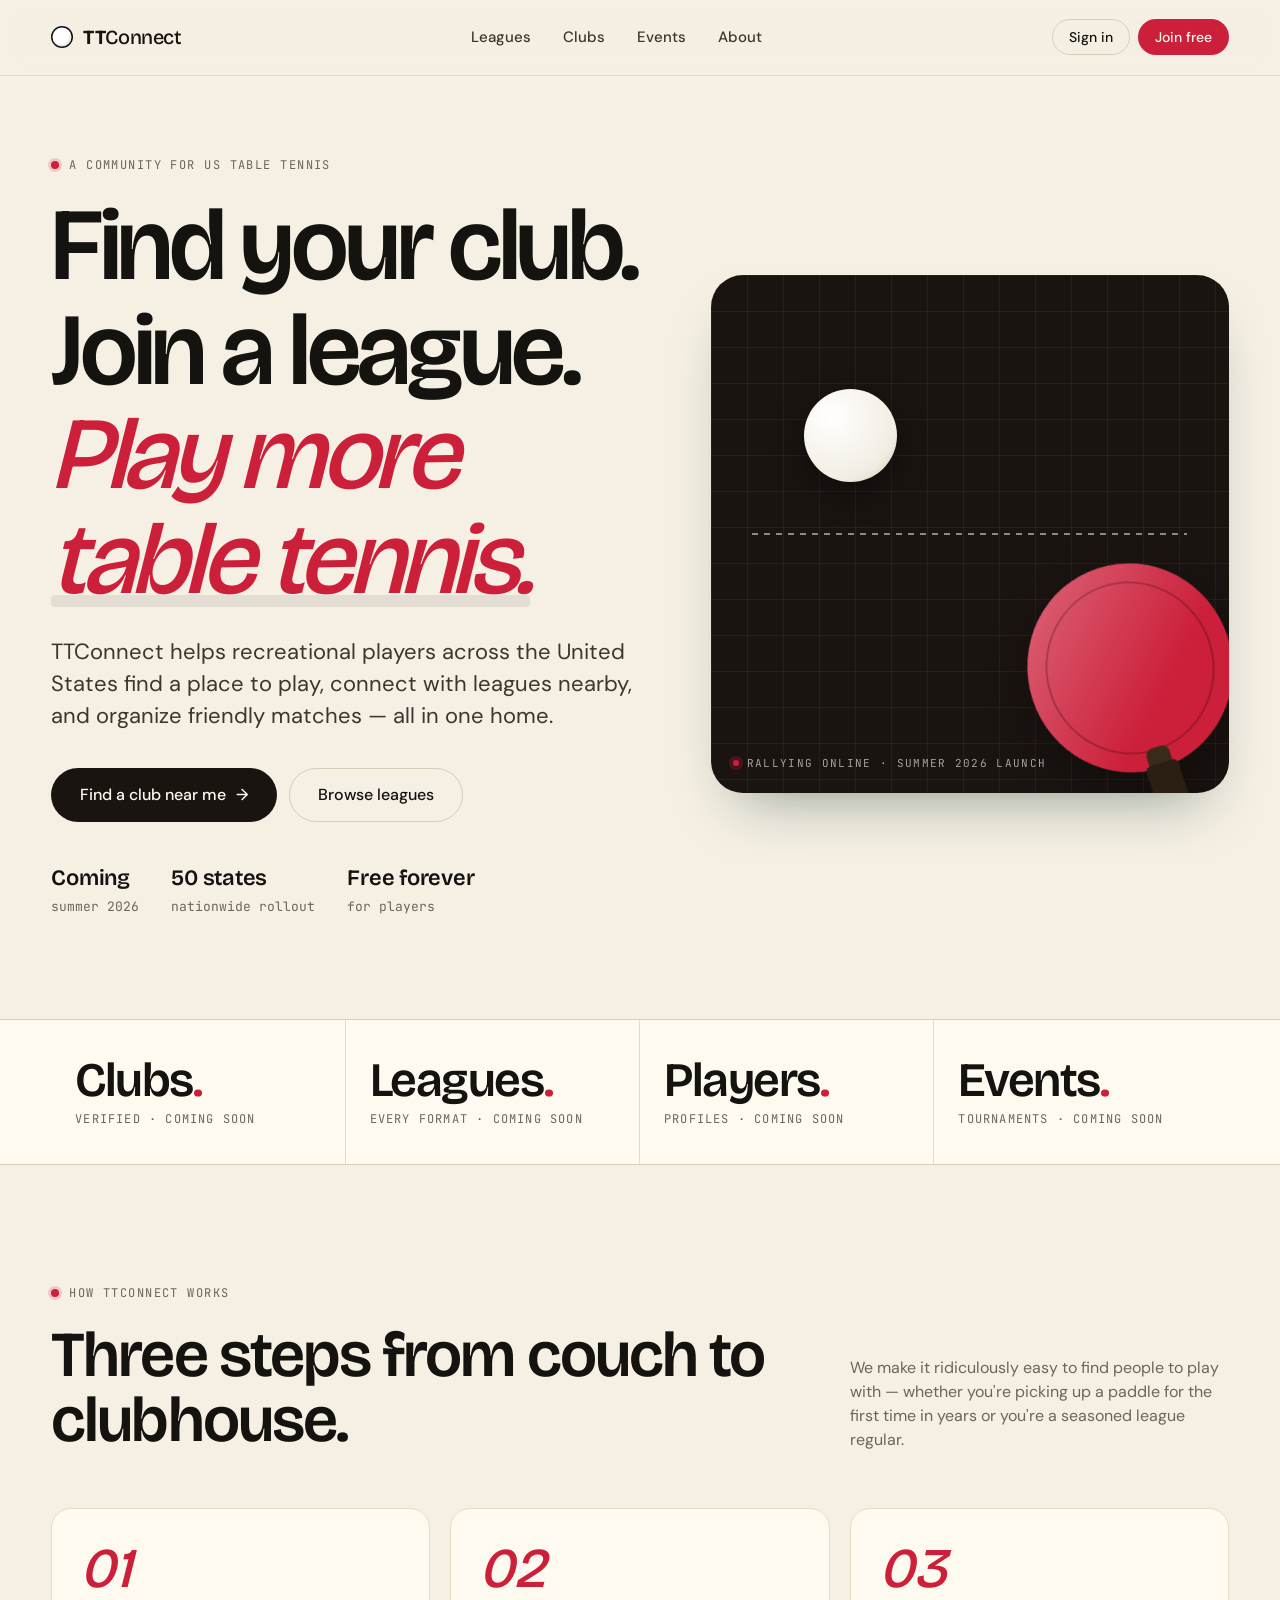
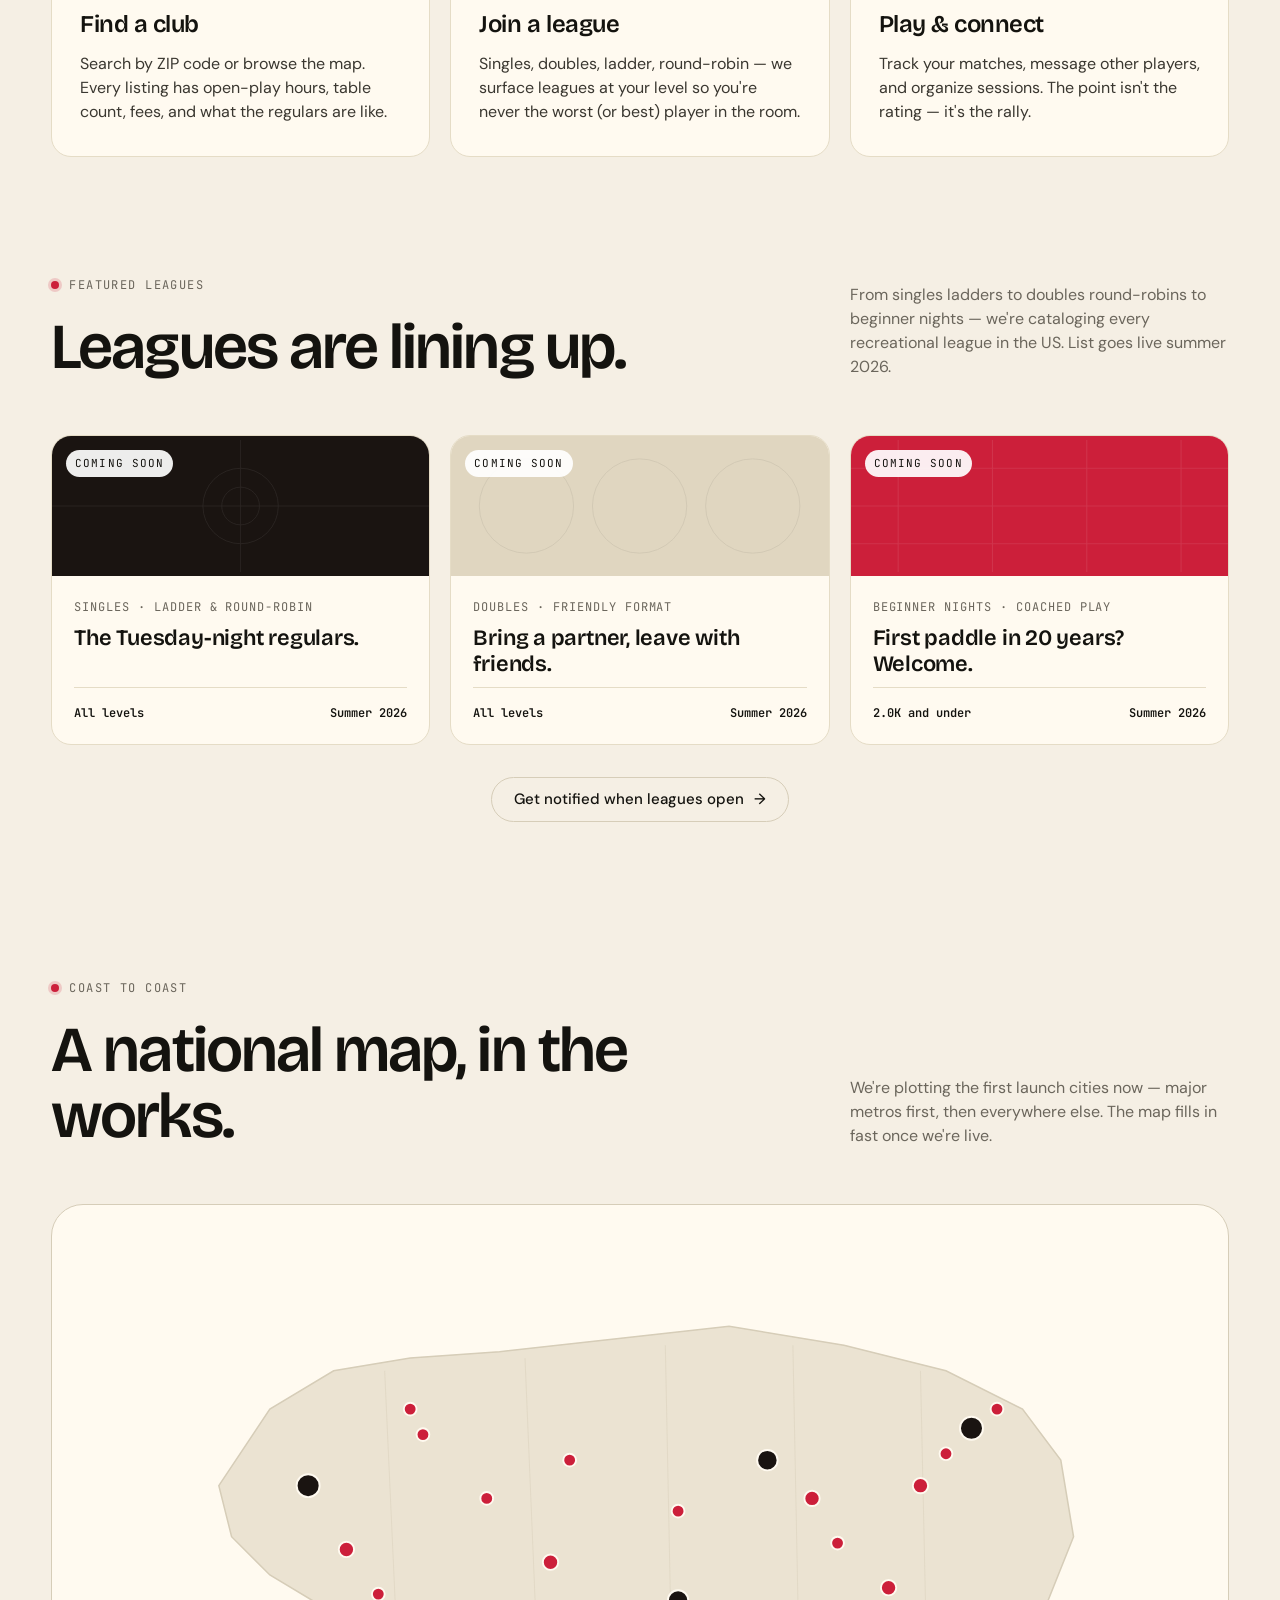
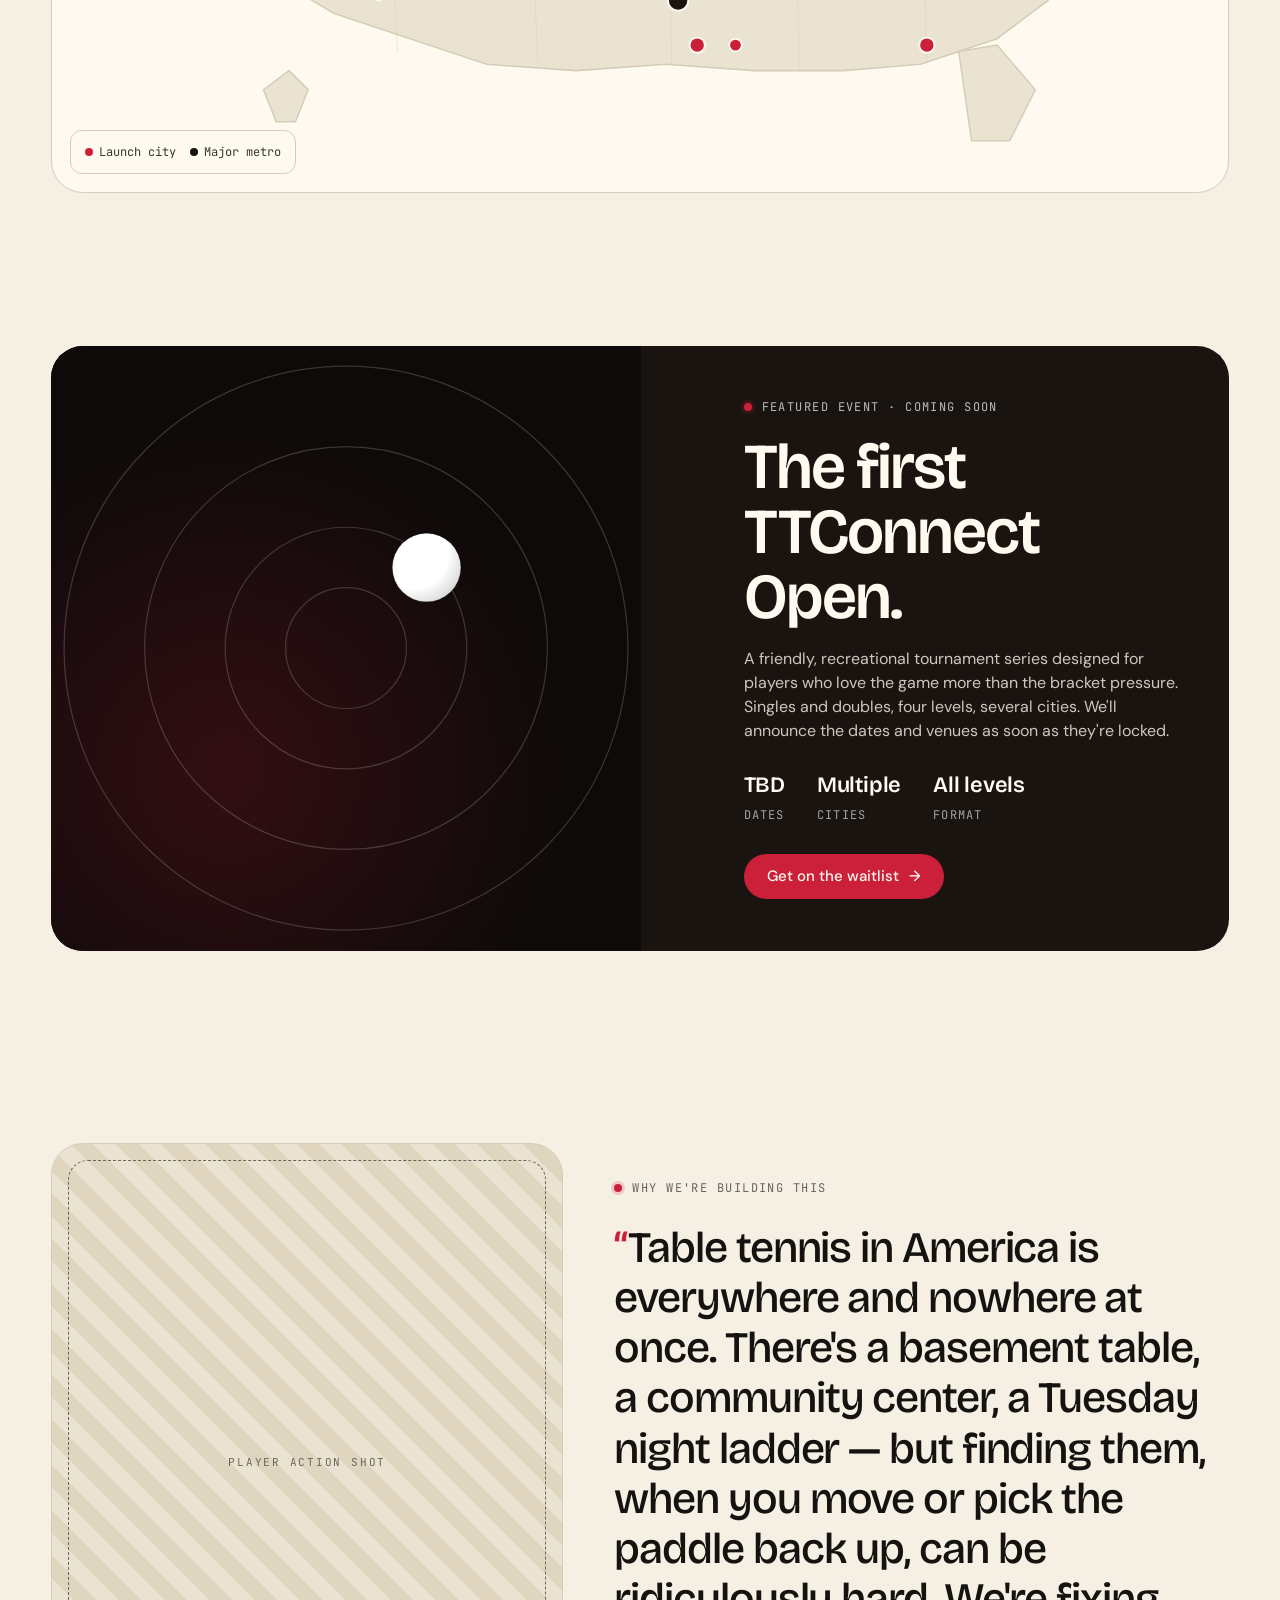
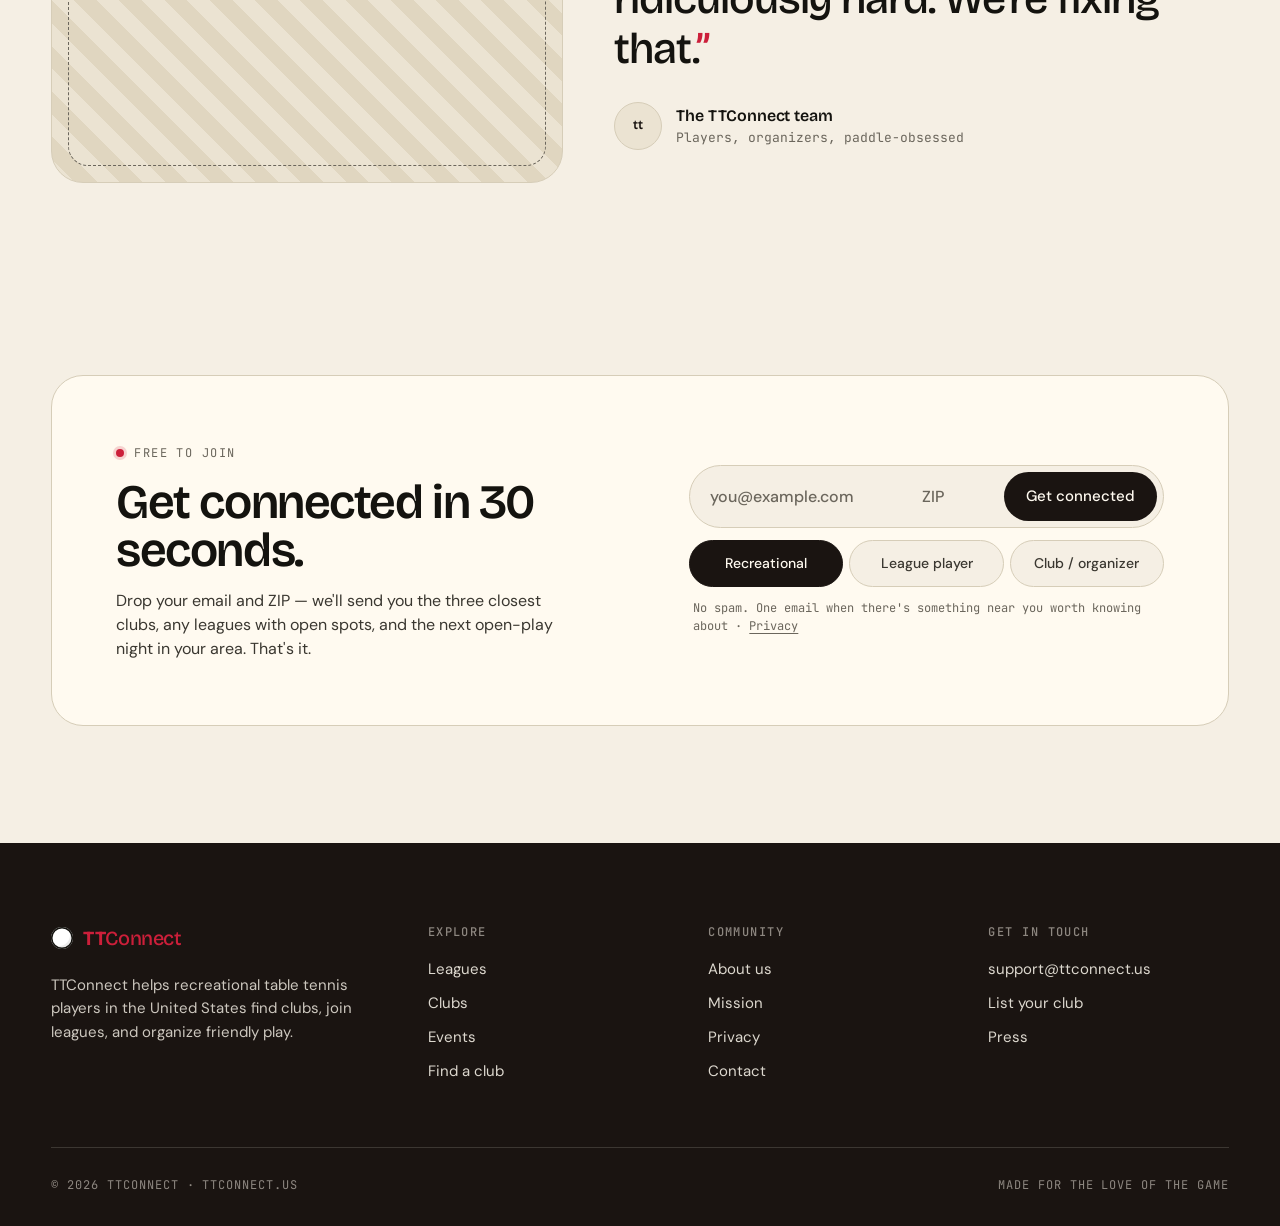
==== commit 9fef7429: "site: route remaining contact links to support@ttconnect.us Sweeps the rest of the site after the pr" ====
--- a/index.html
+++ b/index.html
@@ -28,7 +28,7 @@
       <a href="about.html">About</a>
     </nav>
     <div class="header-cta">
-      <a class="btn btn--ghost btn--sm" href="#signin">Sign in</a>
+      <a class="btn btn--ghost btn--sm" href="https://app.ttconnect.us" target="_blank" rel="noopener">Sign in</a>
       <a class="btn btn--accent btn--sm" href="#join">Join free</a>
       <button class="nav-toggle" aria-label="Open menu" aria-controls="primary-nav" aria-expanded="false"><span></span></button>
     </div>
@@ -363,15 +363,15 @@
           <li><a href="about.html">About us</a></li>
           <li><a href="about.html#mission">Mission</a></li>
           <li><a href="privacy.html">Privacy</a></li>
-          <li><a href="mailto:ttconnectadmin@gmail.com">Contact</a></li>
+          <li><a href="mailto:support@ttconnect.us">Contact</a></li>
         </ul>
       </div>
       <div>
         <h5>Get in touch</h5>
         <ul>
-          <li><a href="mailto:ttconnectadmin@gmail.com">ttconnectadmin@gmail.com</a></li>
-          <li><a href="mailto:ttconnectadmin@gmail.com?subject=List%20my%20club">List your club</a></li>
-          <li><a href="mailto:ttconnectadmin@gmail.com?subject=Press%20inquiry">Press</a></li>
+          <li><a href="mailto:support@ttconnect.us">support@ttconnect.us</a></li>
+          <li><a href="mailto:support@ttconnect.us?subject=List%20my%20club">List your club</a></li>
+          <li><a href="mailto:support@ttconnect.us?subject=Press%20inquiry">Press</a></li>
         </ul>
       </div>
     </div>
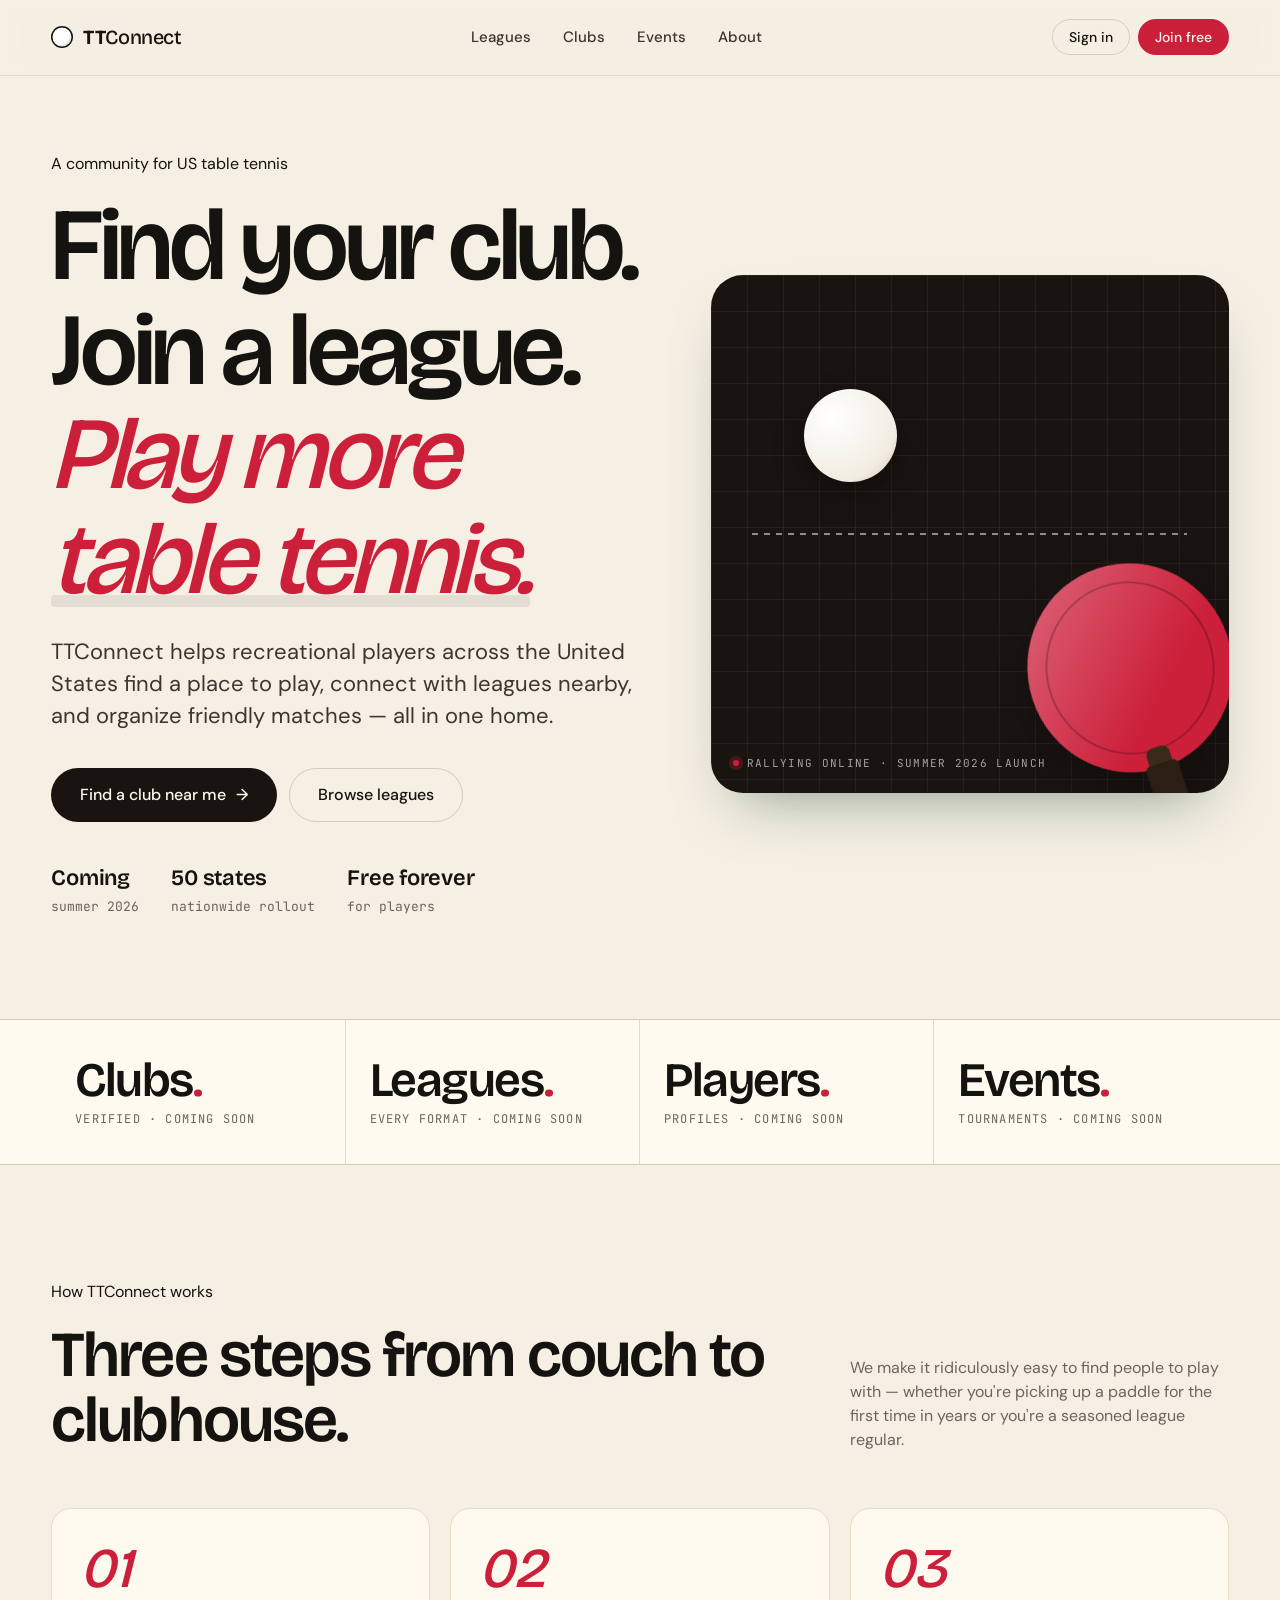
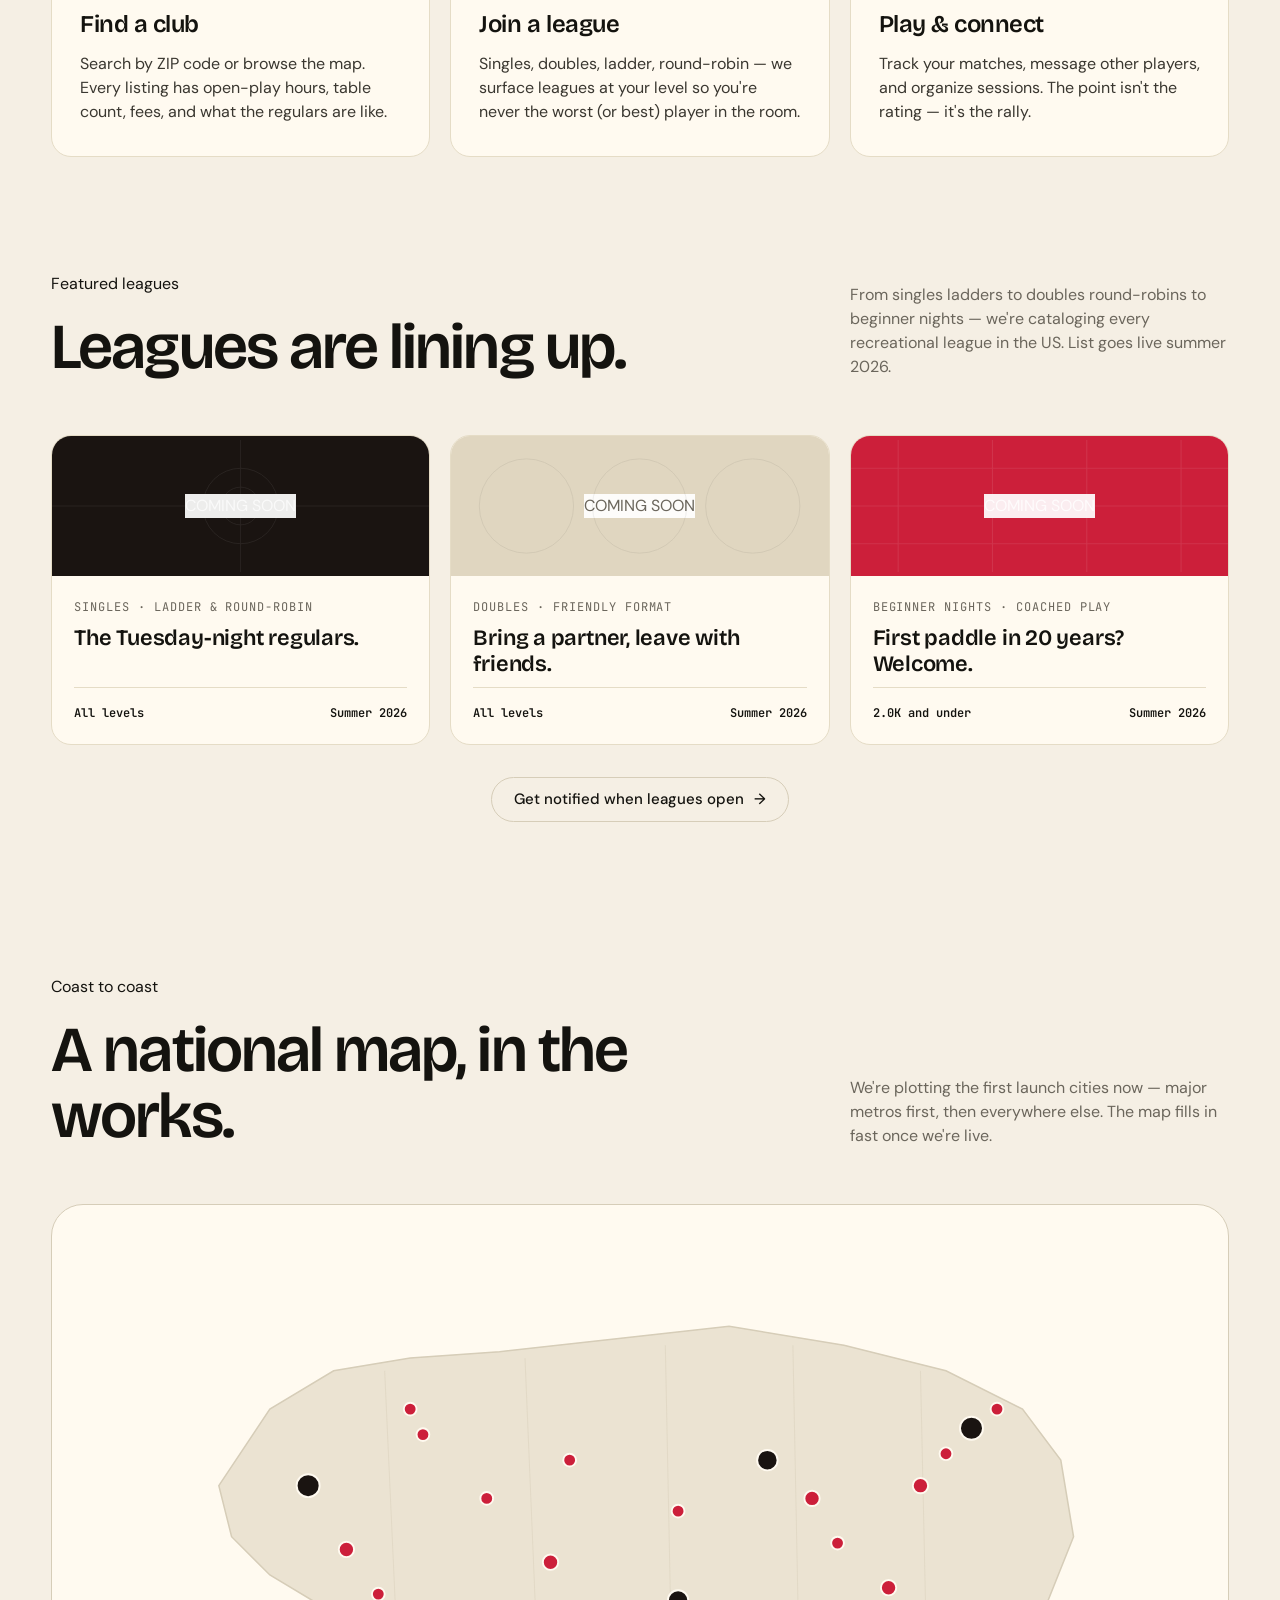
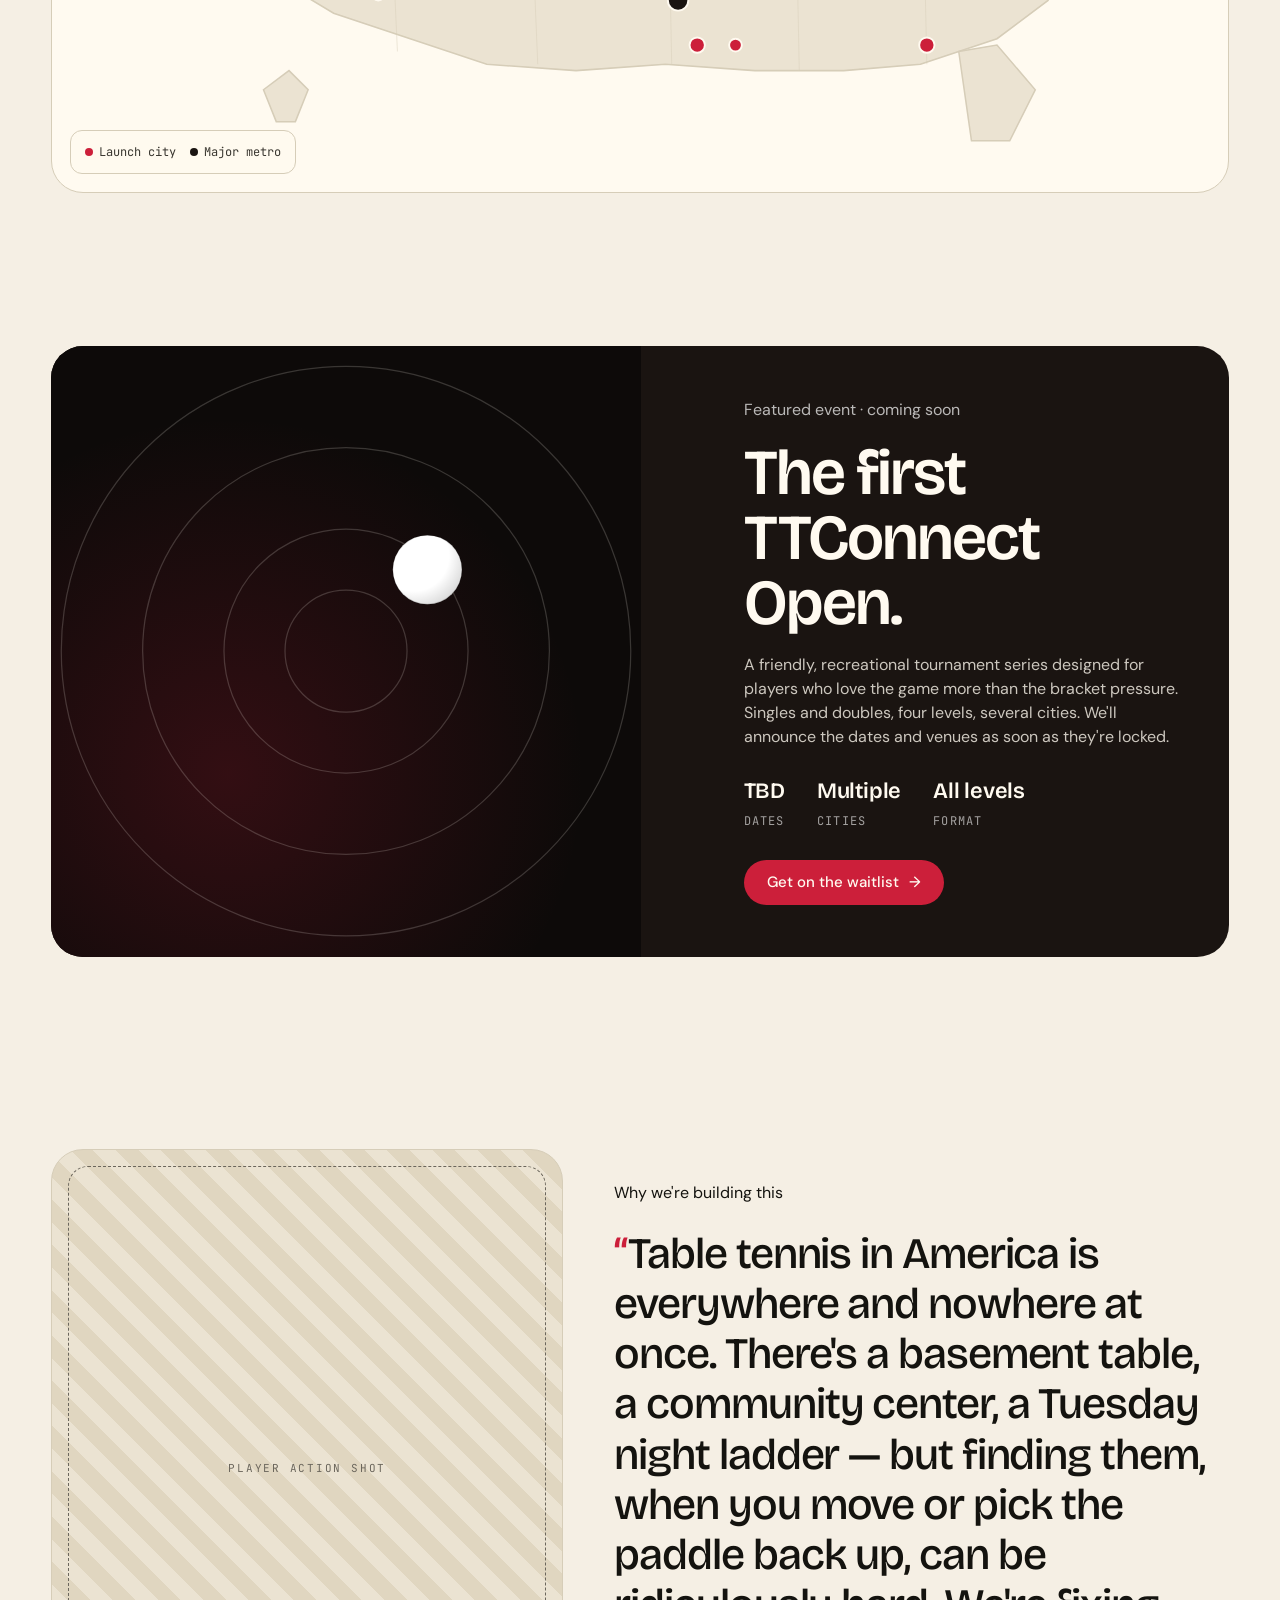
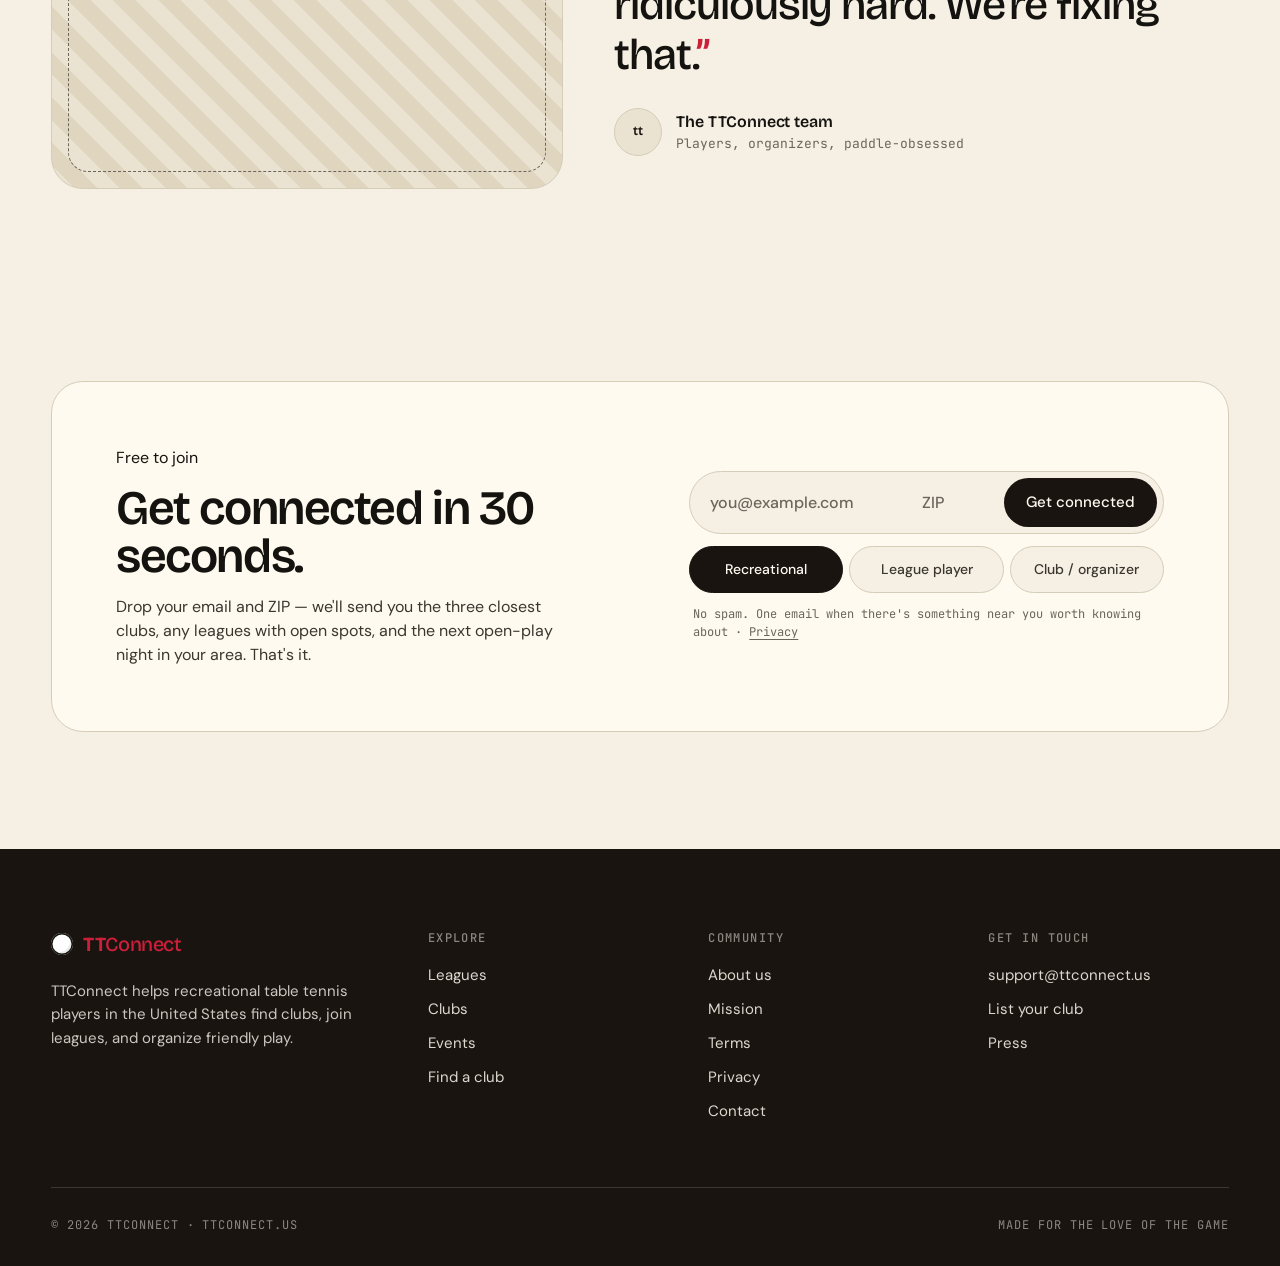
==== commit e1fc2cf5: "Updates on Jun 17" ====
--- a/index.html
+++ b/index.html
@@ -362,6 +362,7 @@
         <ul>
           <li><a href="about.html">About us</a></li>
           <li><a href="about.html#mission">Mission</a></li>
+          <li><a href="terms.html">Terms</a></li>
           <li><a href="privacy.html">Privacy</a></li>
           <li><a href="mailto:support@ttconnect.us">Contact</a></li>
         </ul>
--- a/assets/styles.css
+++ b/assets/styles.css
@@ -103,23 +103,18 @@
 .muted { color: var(--ink-3); }
 
 .eyebrow {
-  font-family: var(--mono);
-  font-size: 12px;
-  letter-spacing: 0.12em;
-  text-transform: uppercase;
-  color: var(--ink-3);
-  display: inline-flex;
-  align-items: center;
+  /* ...keep existing... */
+  align-items: flex-start;   /* was: center */
   gap: 10px;
 }
 .eyebrow::before {
   content: "";
   width: 8px;
   height: 8px;
+  margin-top: 3px;           /* add */
+  flex: 0 0 auto;            /* add */
   border-radius: 50%;
-  background: var(--orange);
-  display: inline-block;
-  box-shadow: 0 0 0 3px rgba(204, 31, 58, 0.18);
+  /* ...keep rest... */
 }
 
 .mono { font-family: var(--mono); }
@@ -526,17 +521,10 @@
 .league-card__banner.b-orange { background: var(--orange); color: rgba(255,255,255,0.8); }
 .league-card__banner svg { width: 100%; height: 100%; position: absolute; inset: 0; opacity: 0.18; }
 .league-card__chip {
-  position: absolute;
-  top: 14px;
-  left: 14px;
-  font-family: var(--mono);
-  font-size: 11px;
-  letter-spacing: 0.1em;
+  /* ...keep existing... */
   text-transform: uppercase;
+  white-space: nowrap;       /* add */
   background: rgba(255,255,255,0.92);
-  color: var(--ink);
-  padding: 5px 9px;
-  border-radius: var(--r-full);
 }
 .league-card__body { padding: 22px; display: flex; flex-direction: column; gap: 10px; flex: 1; }
 .league-card__loc { font-family: var(--mono); font-size: 12px; color: var(--ink-3); letter-spacing: 0.08em; text-transform: uppercase; }
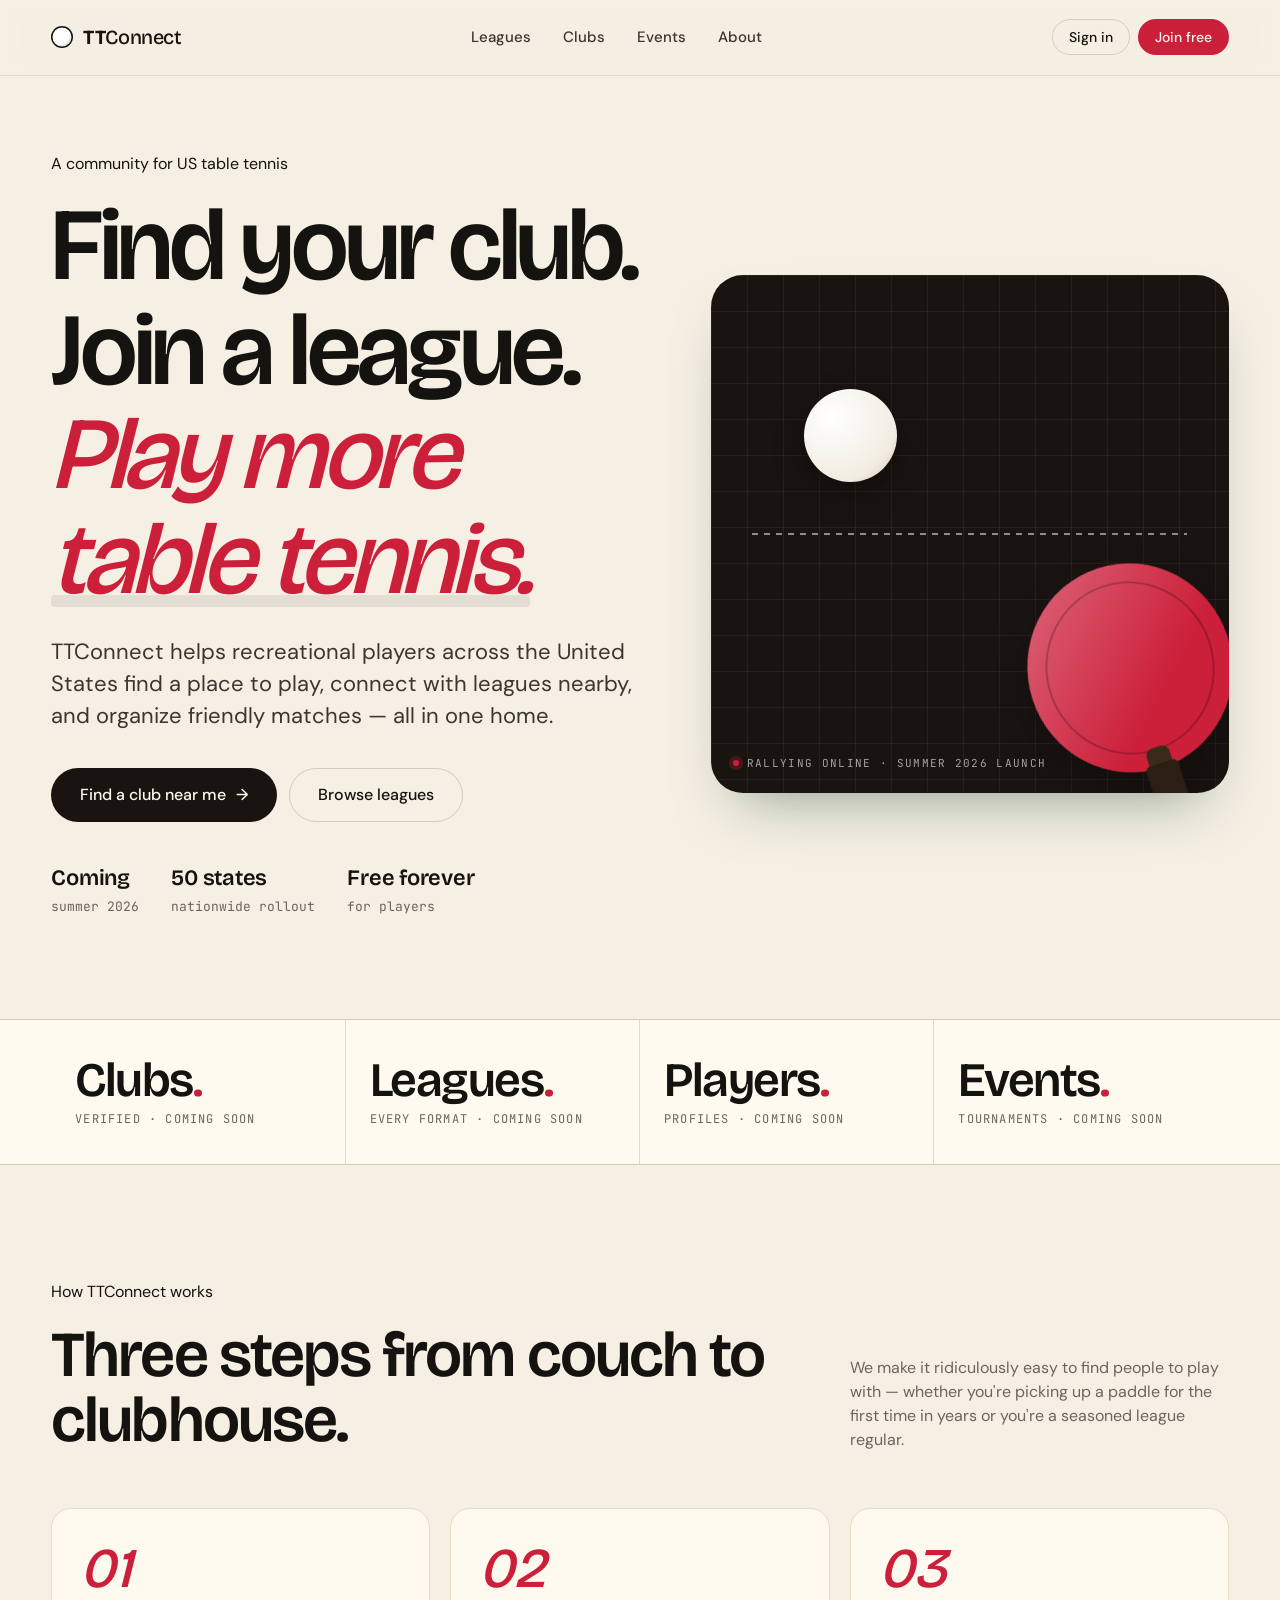
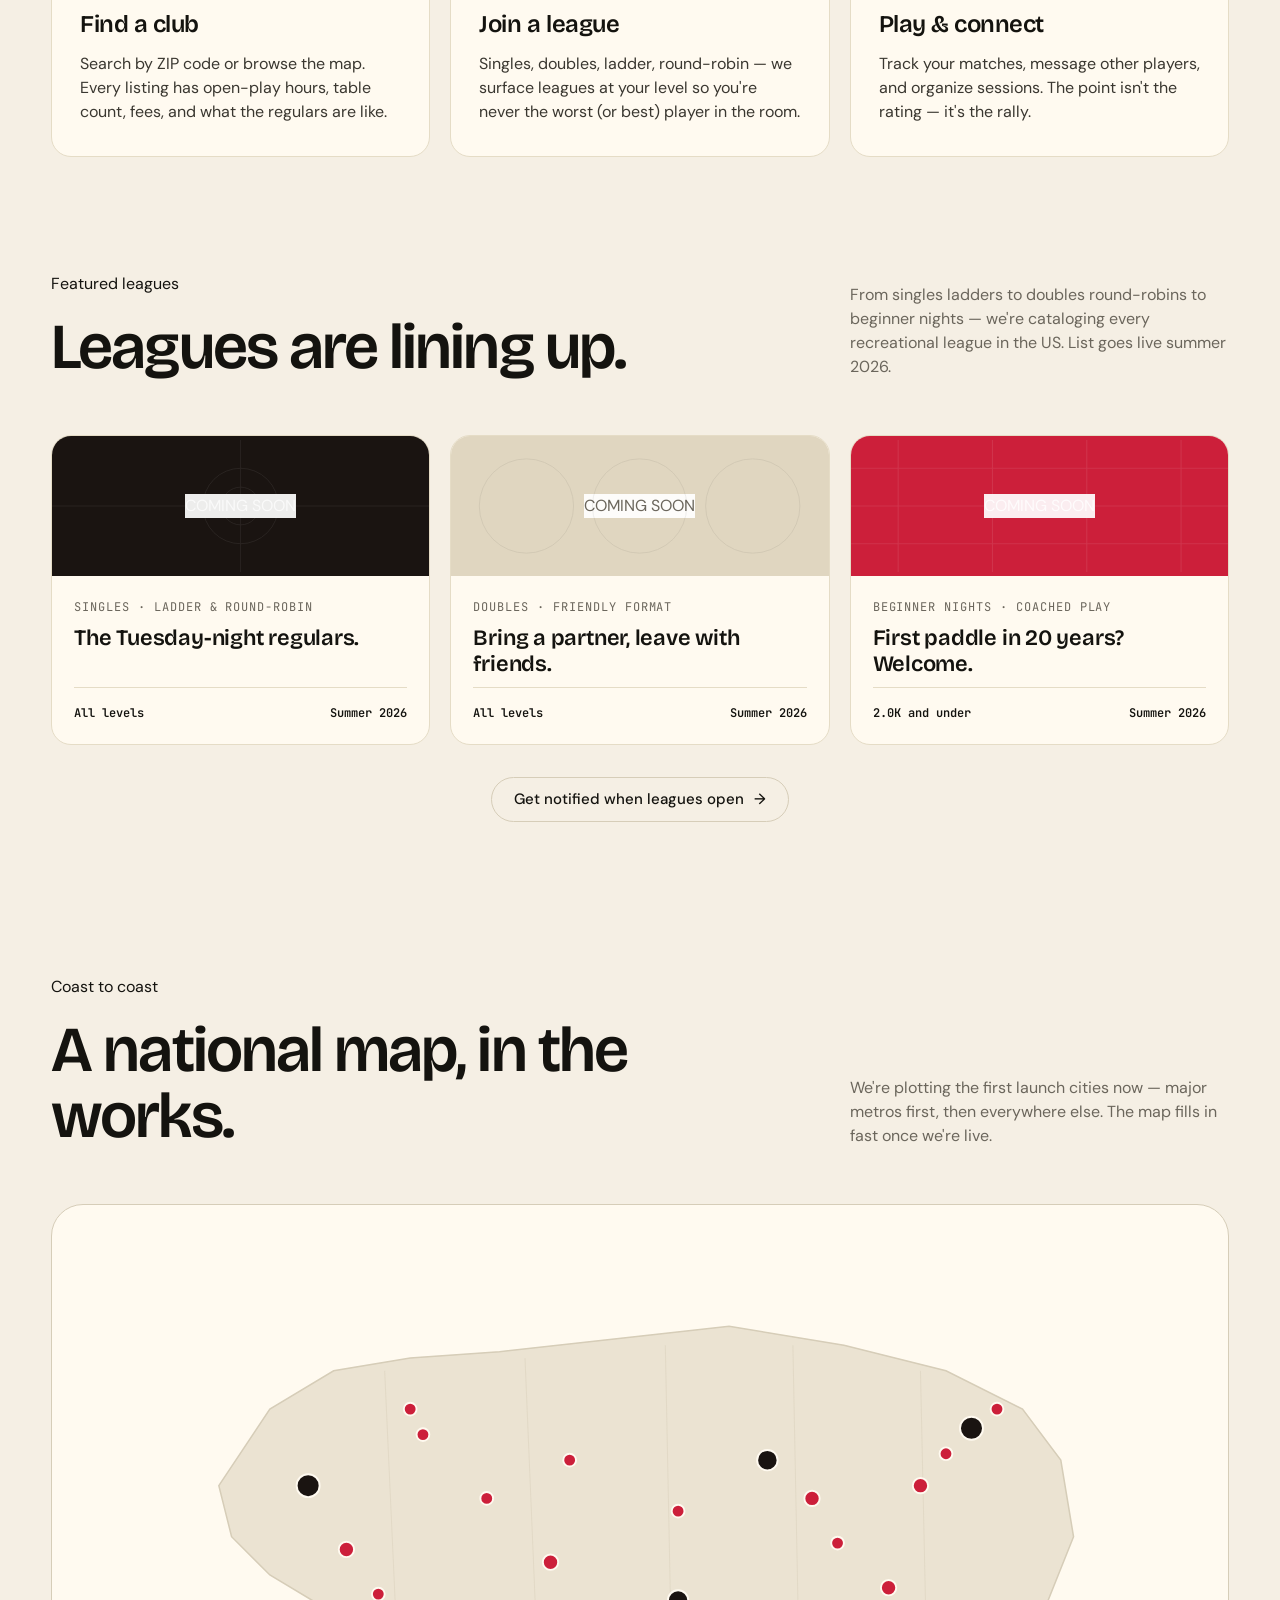
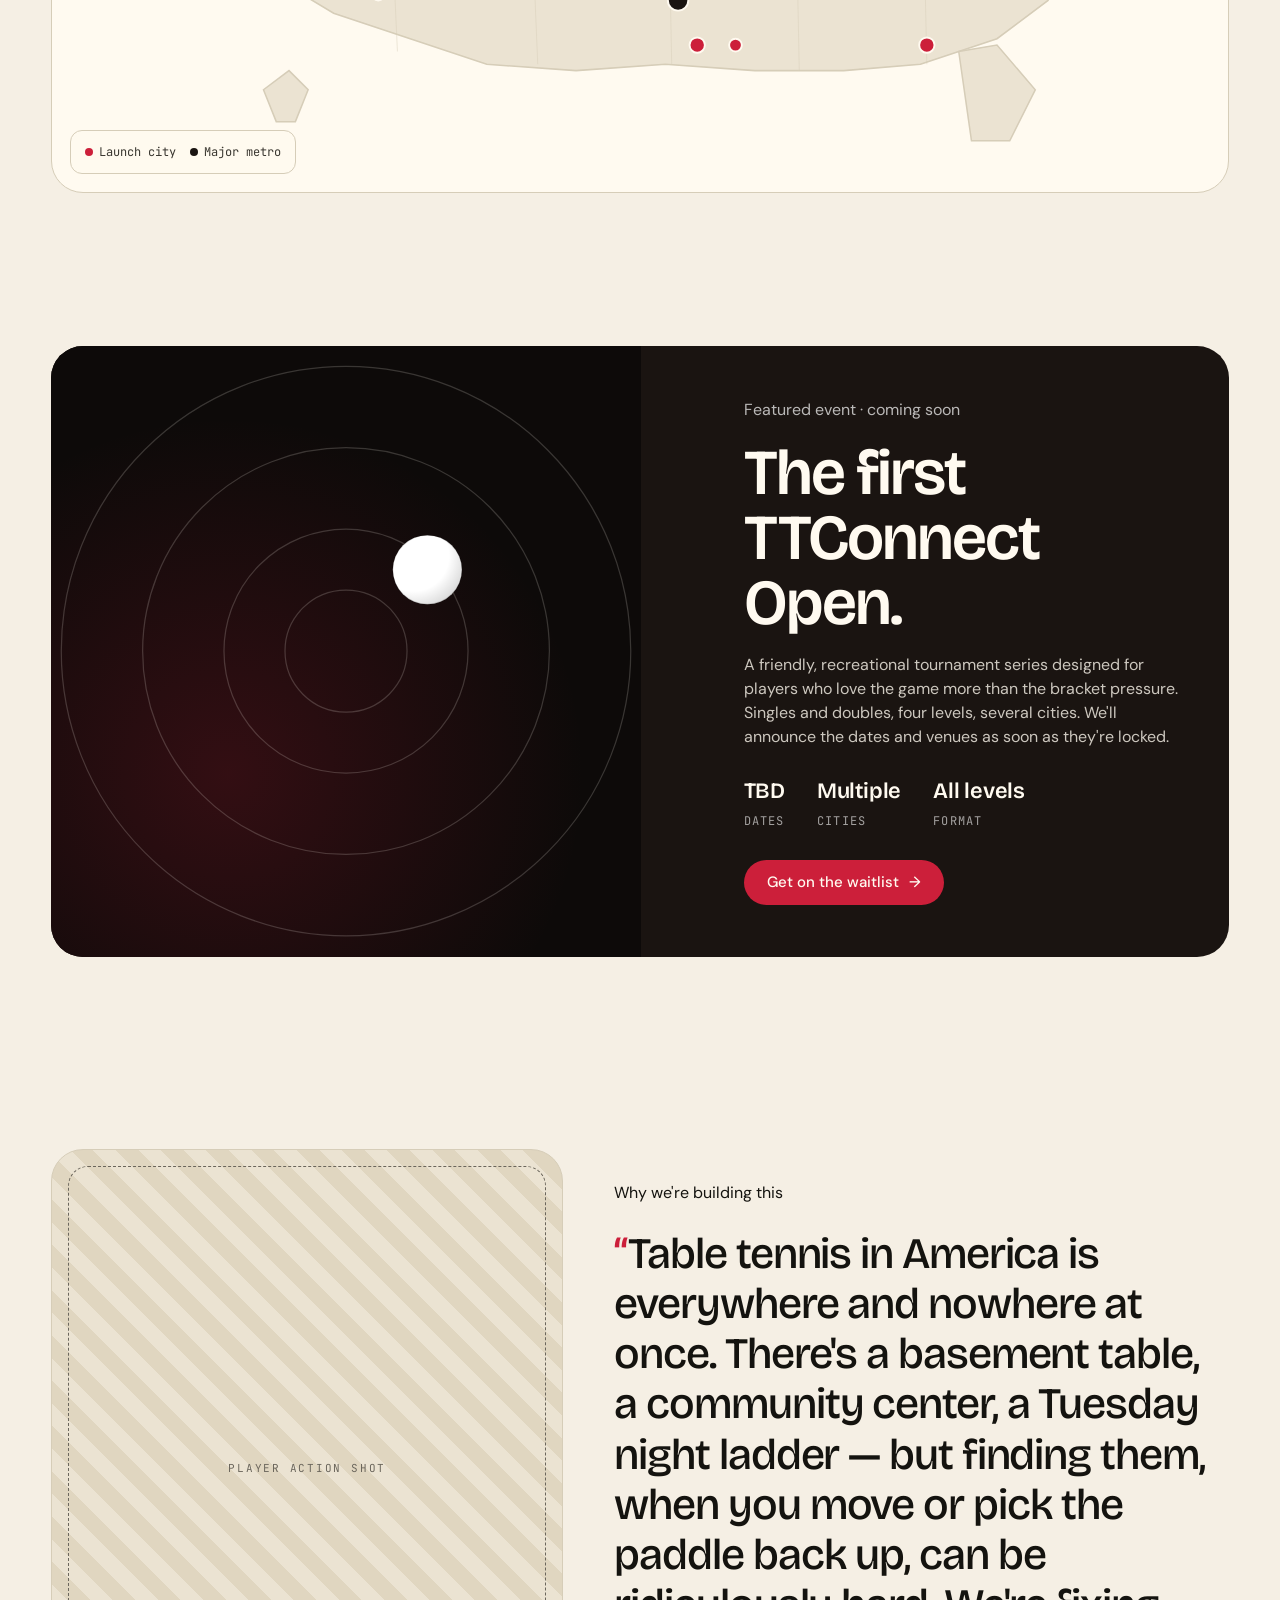
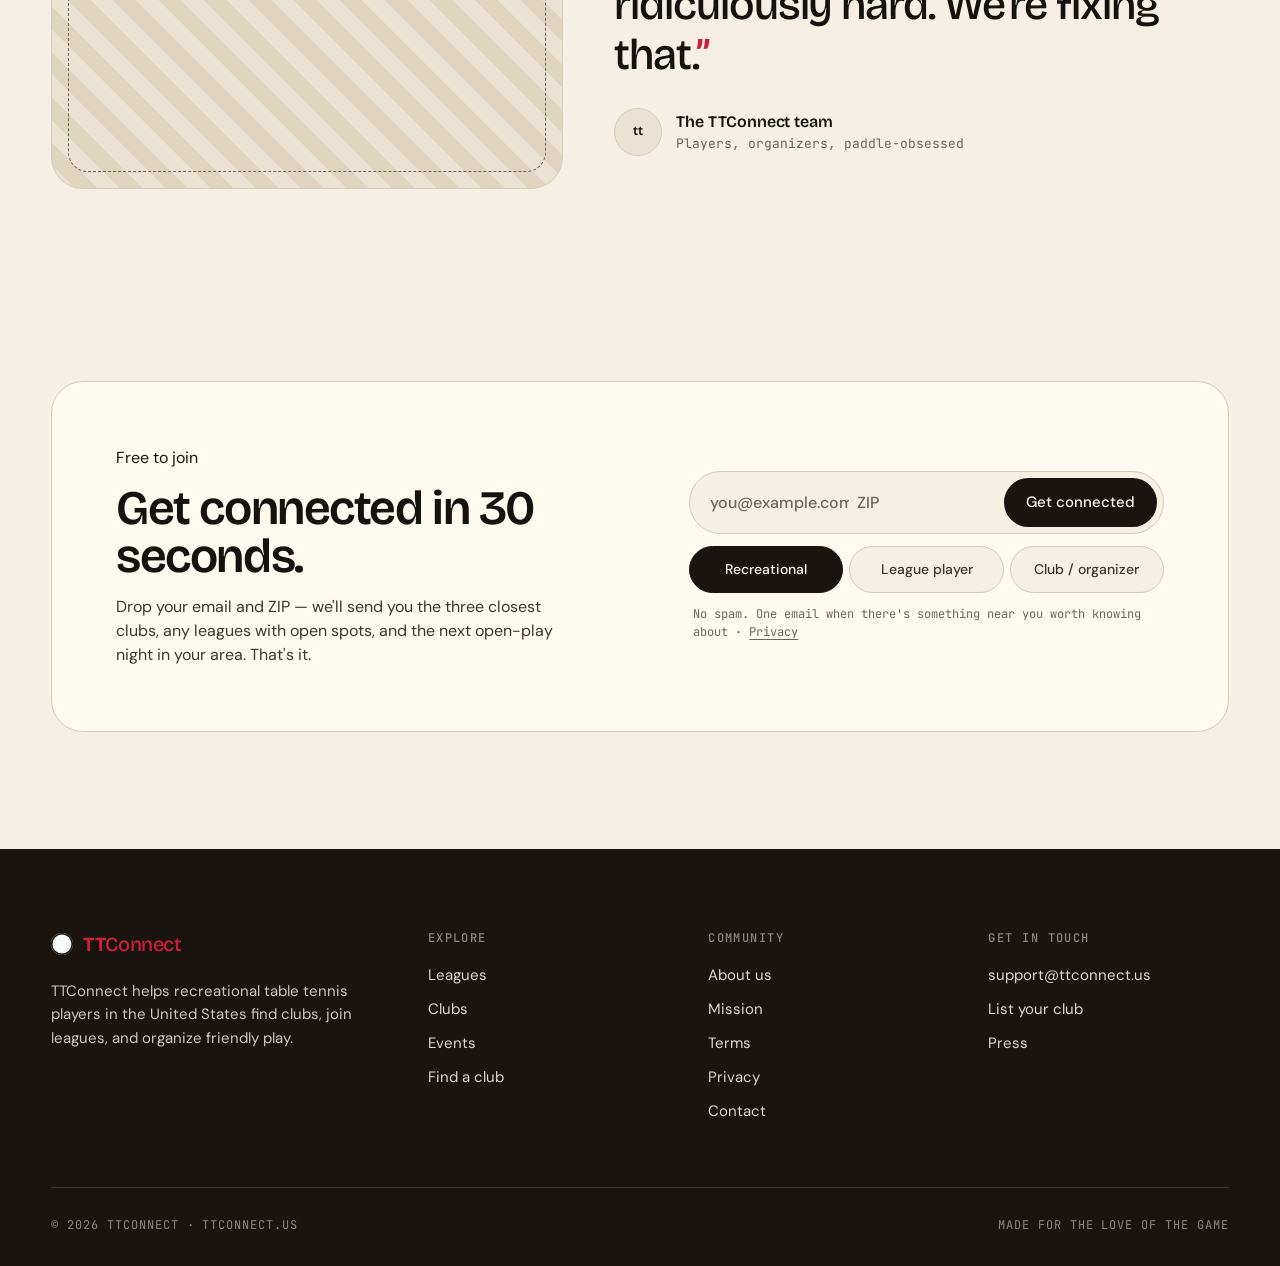
==== commit 443138bd: "Mobile Display Fix" ====
--- a/index.html
+++ b/index.html
@@ -324,7 +324,7 @@
         <form class="joinbox__form" onsubmit="event.preventDefault(); this.querySelector('.field button').textContent='Sent ✓'; this.querySelector('.field button').disabled=true;">
           <div class="field">
             <input type="email" placeholder="you@example.com" required aria-label="Email" />
-            <input type="text" placeholder="ZIP" required aria-label="ZIP code" pattern="[0-9]{5}" maxlength="5" style="max-width:80px; padding-left:6px;" />
+            <input class="field__zip" type="text" placeholder="ZIP" required aria-label="ZIP code" pattern="[0-9]{5}" maxlength="5" />
             <button class="btn btn--primary" type="submit">Get connected</button>
           </div>
           <div class="role" role="radiogroup" aria-label="I play as">
